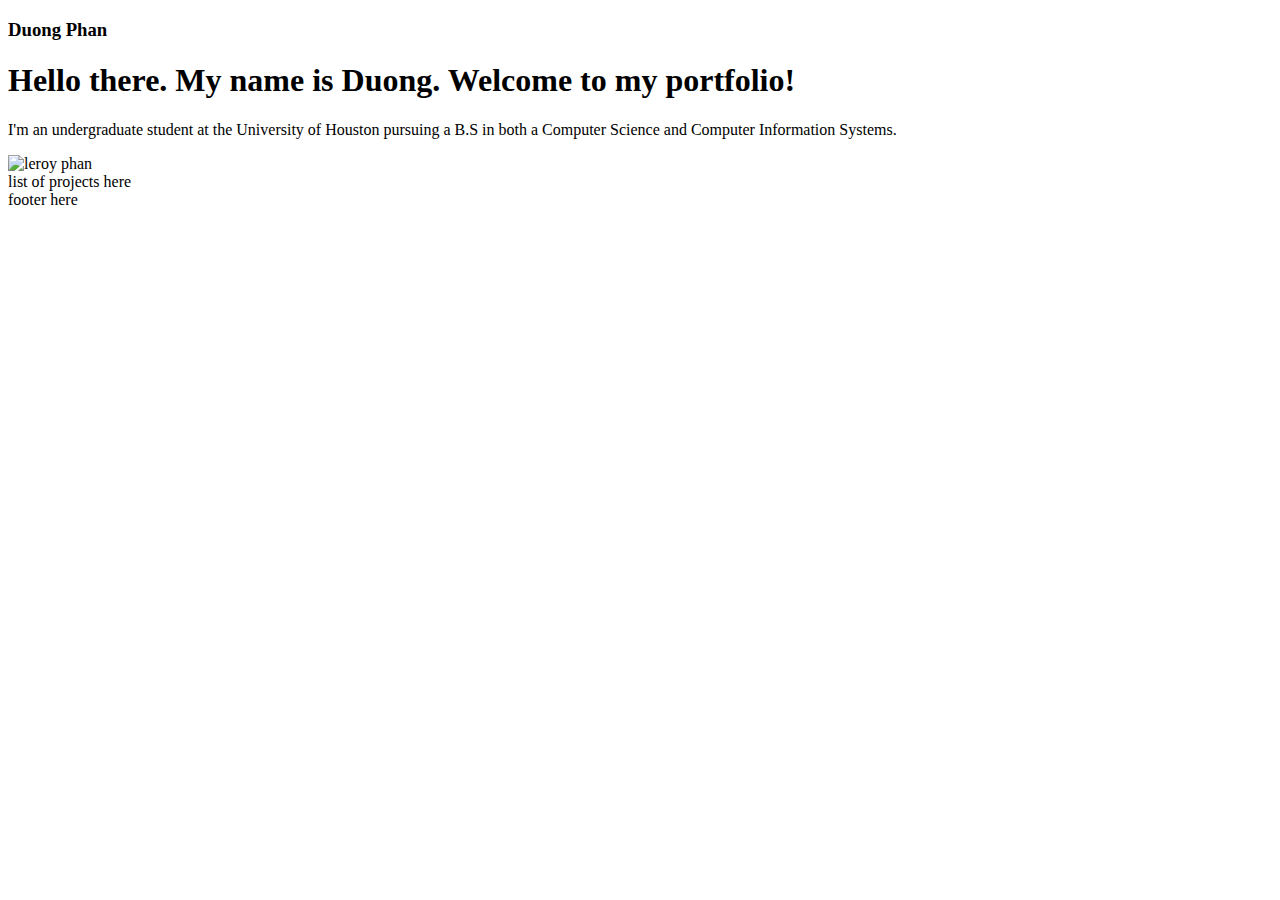
==== index.html @ 4e946e59 "Create index.html" ====
<!DOCTYPE html>
<html lang="en">
  <head>
    <meta charset="UTF-8" />
    <meta http-equiv="X-UA-Compatible" content="IE=edge" />
    <meta name="viewport" content="width=device-width, initial-scale=1.0" />
    <link rel="stylesheet" href="styles.css" />
    <link rel="preconnect" href="https://fonts.googleapis.com" />
    <link rel="preconnect" href="https://fonts.gstatic.com" crossorigin />
    <link
      href="https://fonts.googleapis.com/css2?family=Poppins:wght@200;300;400;500;600;700;800&family=Sacramento&family=Work+Sans:wght@400;500;700&display=swap"
      rel="stylesheet"
    />

    <title>Duong Phan</title>
  </head>
  <body>
    <nav>
      <h3>Duong Phan</h3>
      <!-- <div class="nav-links">
        <a href="#">About Me</a>
        <a href="#">Projects</a>
        <a href="#">Contact Me</a>
      </div> -->
    </nav>
      <header class="main--header">
        <div class="header--text">
          <h1>
            Hello there. My name is <span class="cursive">Duong.</span>
            Welcome to my portfolio!
          </h1>
          <p class="about--me">
            I'm an undergraduate student at the University of Houston pursuing a
            B.S in both a Computer Science and Computer Information Systems.
          </p>
        </div>
        <!-- This div surronds the image, so that way, we can move the image anywhere inside the div. We're doing this so we can have the part of the image we want in the circle-->
        <div class="circular--landscape">
          <img
            src="assets/leroy1_small.jpg"
            class="leroy--1"
            alt="leroy phan"
          />
        </div>
      </header>

      <div class="projects">list of projects here</div>
      <div class="footer">footer here</div>
    </div>
  </body>
</html>
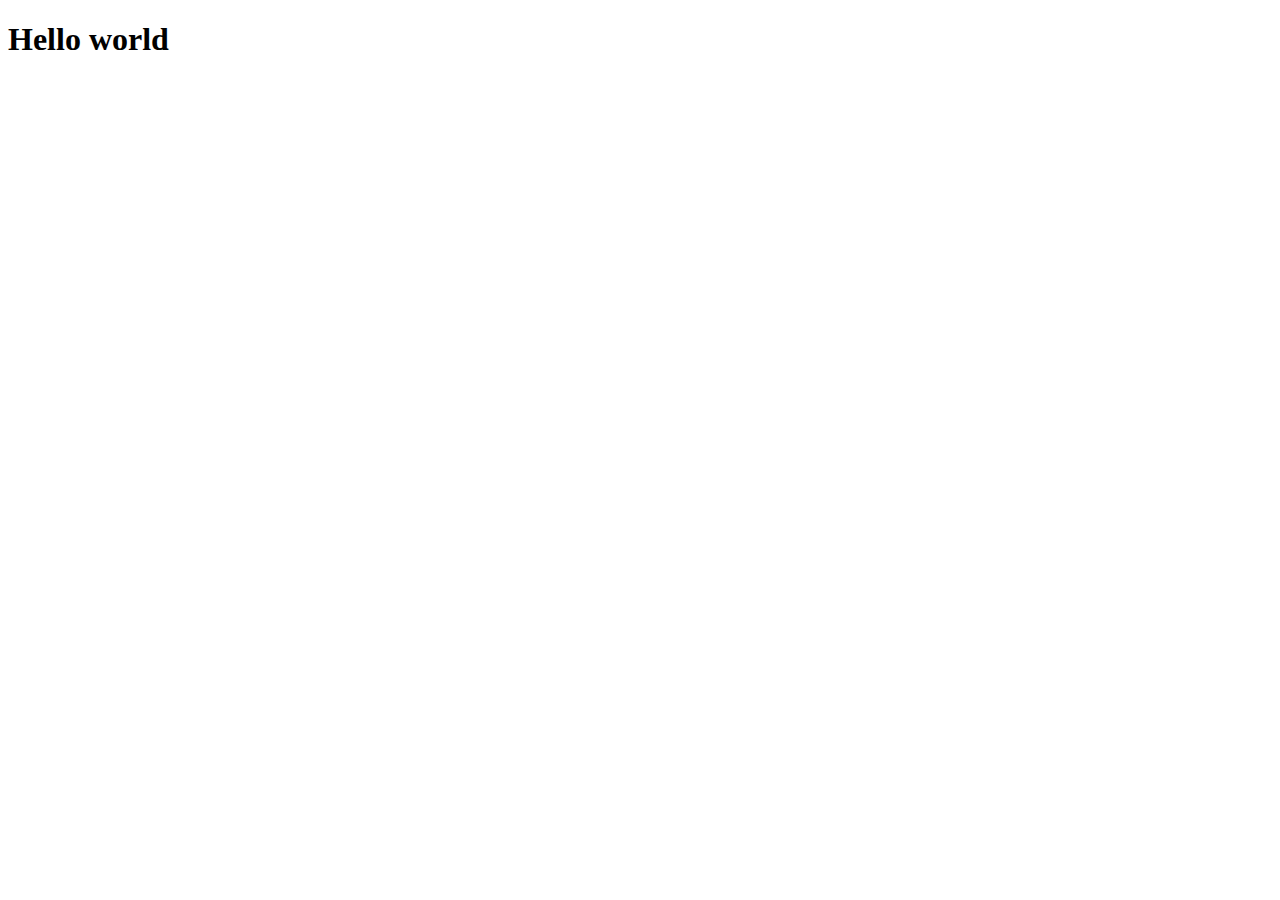
==== commit 16bf41c4: "updated index.php and added index.html" ====
--- a/index.html
+++ b/index.html
@@ -4,48 +4,9 @@
     <meta charset="UTF-8" />
     <meta http-equiv="X-UA-Compatible" content="IE=edge" />
     <meta name="viewport" content="width=device-width, initial-scale=1.0" />
-    <link rel="stylesheet" href="styles.css" />
-    <link rel="preconnect" href="https://fonts.googleapis.com" />
-    <link rel="preconnect" href="https://fonts.gstatic.com" crossorigin />
-    <link
-      href="https://fonts.googleapis.com/css2?family=Poppins:wght@200;300;400;500;600;700;800&family=Sacramento&family=Work+Sans:wght@400;500;700&display=swap"
-      rel="stylesheet"
-    />
-
-    <title>Duong Phan</title>
+    <title>Document</title>
   </head>
   <body>
-    <nav>
-      <h3>Duong Phan</h3>
-      <!-- <div class="nav-links">
-        <a href="#">About Me</a>
-        <a href="#">Projects</a>
-        <a href="#">Contact Me</a>
-      </div> -->
-    </nav>
-      <header class="main--header">
-        <div class="header--text">
-          <h1>
-            Hello there. My name is <span class="cursive">Duong.</span>
-            Welcome to my portfolio!
-          </h1>
-          <p class="about--me">
-            I'm an undergraduate student at the University of Houston pursuing a
-            B.S in both a Computer Science and Computer Information Systems.
-          </p>
-        </div>
-        <!-- This div surronds the image, so that way, we can move the image anywhere inside the div. We're doing this so we can have the part of the image we want in the circle-->
-        <div class="circular--landscape">
-          <img
-            src="assets/leroy1_small.jpg"
-            class="leroy--1"
-            alt="leroy phan"
-          />
-        </div>
-      </header>
-
-      <div class="projects">list of projects here</div>
-      <div class="footer">footer here</div>
-    </div>
+    <h1>Hello world</h1>
   </body>
 </html>
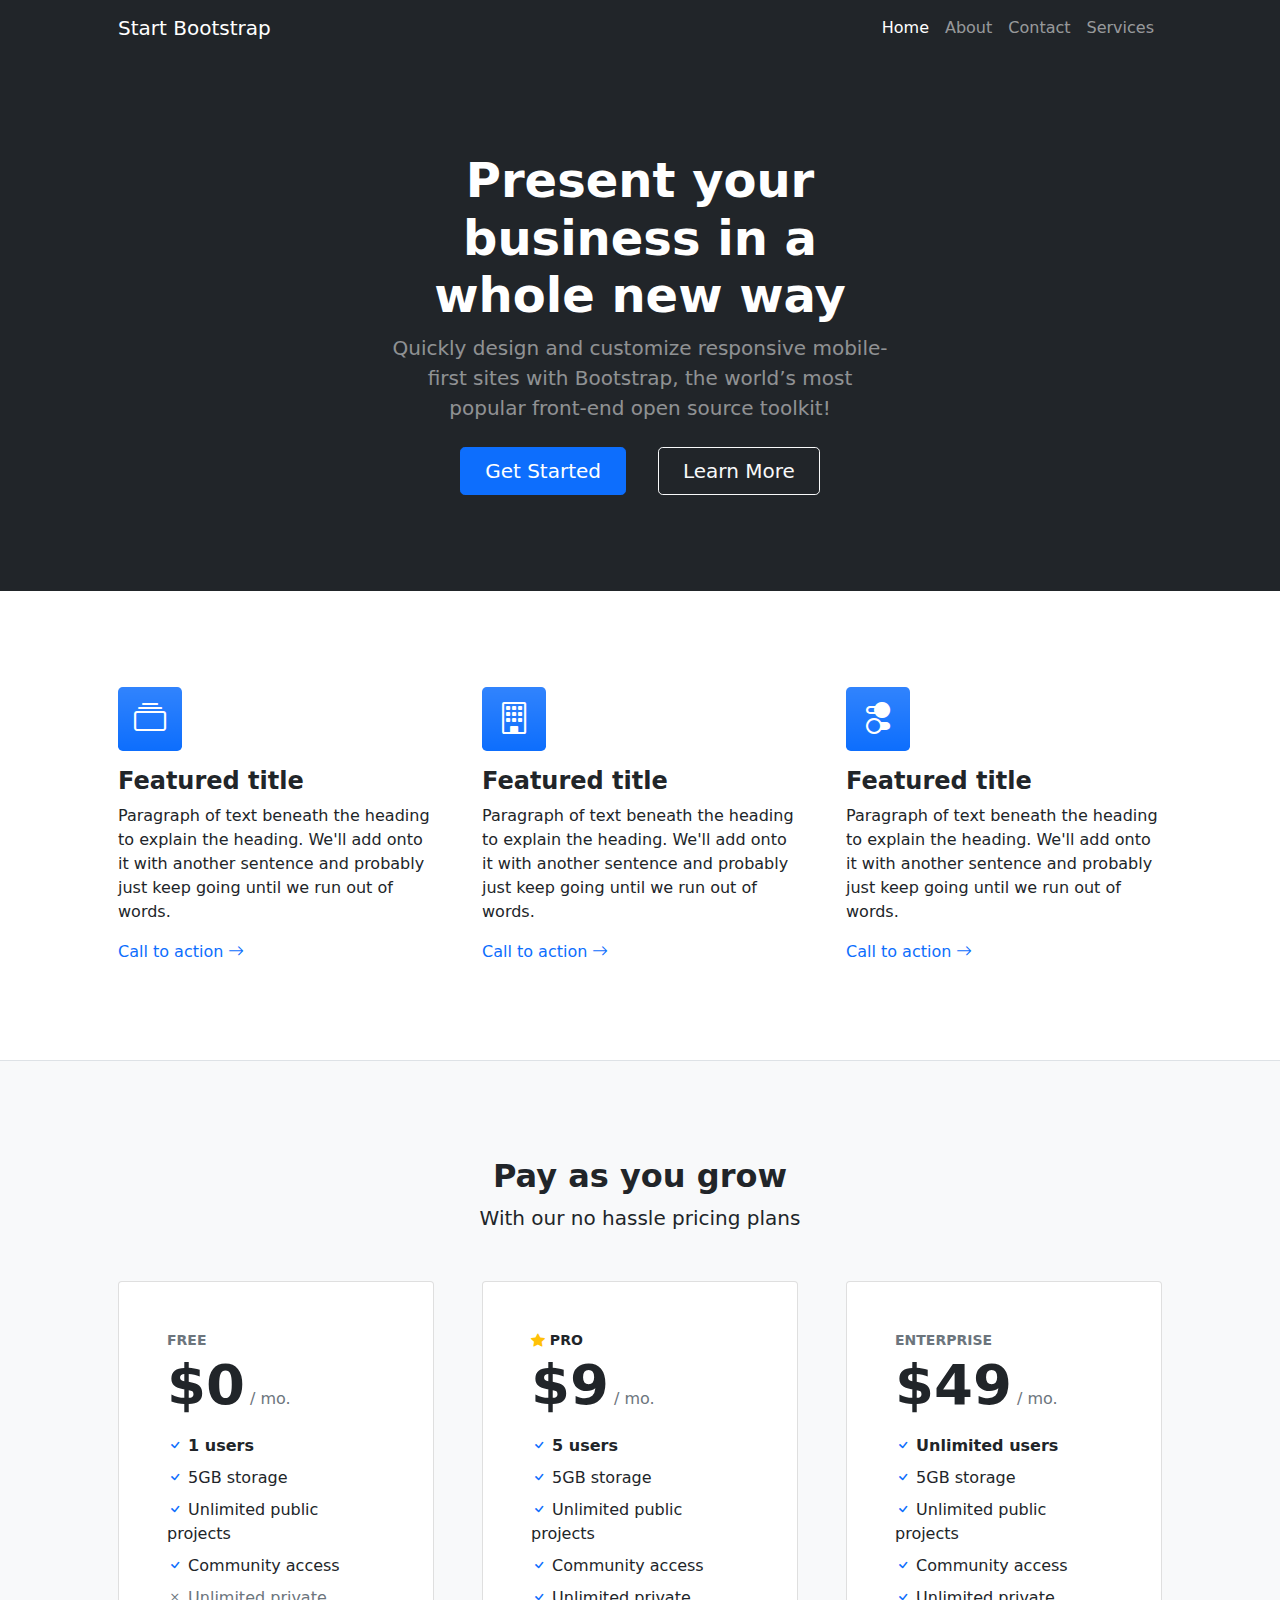
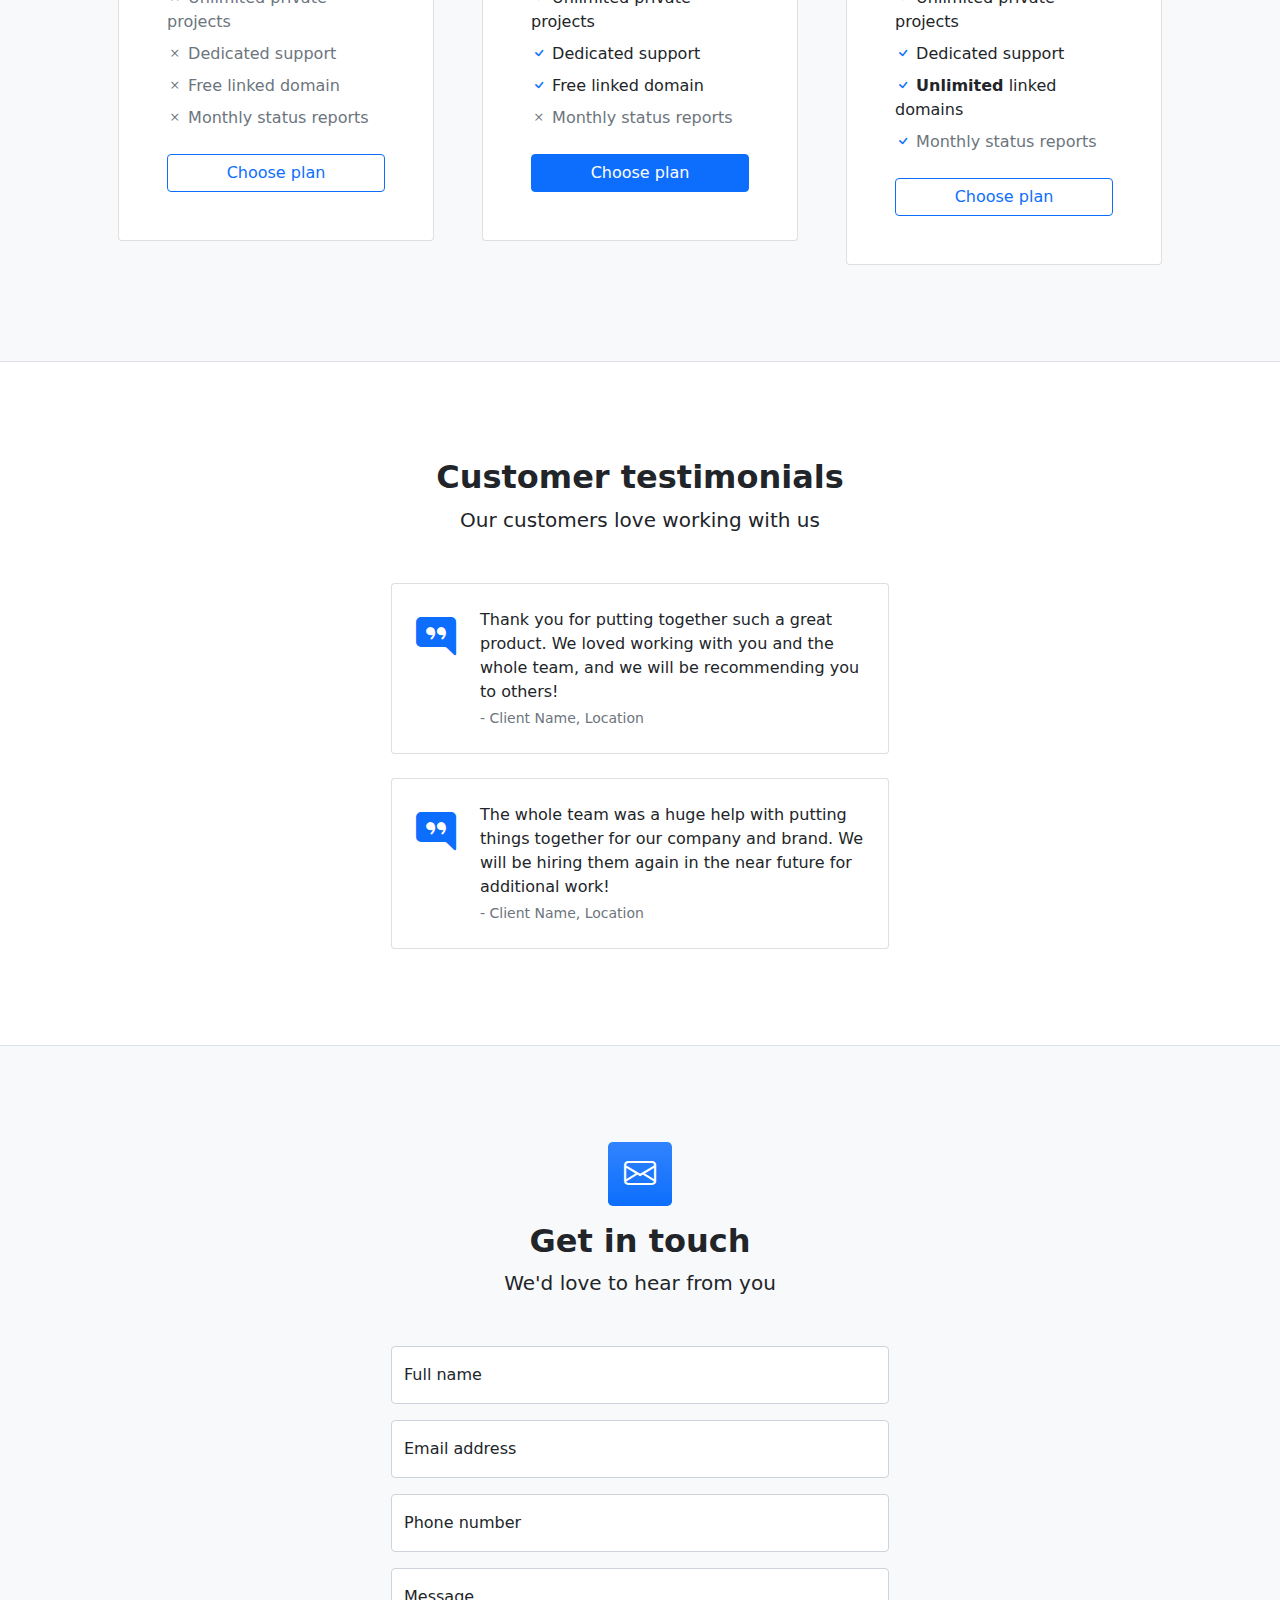
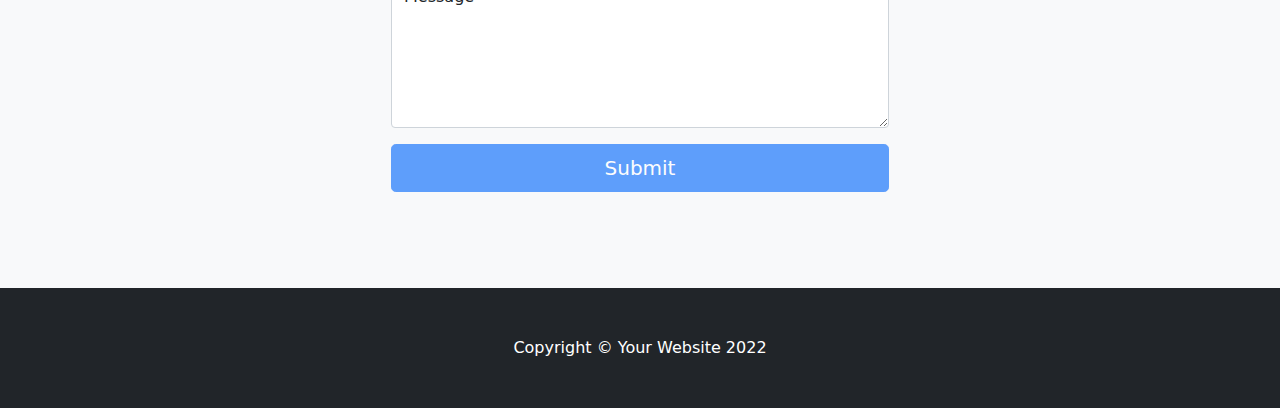
==== commit 6a8f5442: "Got html, css, and js bootstrap template for home page" ====
--- a/index.html
+++ b/index.html
@@ -1,12 +1,491 @@
 <!DOCTYPE html>
 <html lang="en">
   <head>
-    <meta charset="UTF-8" />
-    <meta http-equiv="X-UA-Compatible" content="IE=edge" />
-    <meta name="viewport" content="width=device-width, initial-scale=1.0" />
-    <title>Document</title>
+    <meta charset="utf-8" />
+    <meta
+      name="viewport"
+      content="width=device-width, initial-scale=1, shrink-to-fit=no"
+    />
+    <meta name="description" content="" />
+    <meta name="author" content="" />
+    <title>Business Frontpage - Start Bootstrap Template</title>
+    <!-- Favicon-->
+    <link rel="icon" type="image/x-icon" href="assets/favicon.ico" />
+    <!-- Bootstrap icons-->
+    <link
+      href="https://cdn.jsdelivr.net/npm/bootstrap-icons@1.4.1/font/bootstrap-icons.css"
+      rel="stylesheet"
+    />
+    <!-- Core theme CSS (includes Bootstrap)-->
+    <link href="css/styles.css" rel="stylesheet" />
   </head>
   <body>
-    <h1>Hello world</h1>
+    <!-- Responsive navbar-->
+    <nav class="navbar navbar-expand-lg navbar-dark bg-dark">
+      <div class="container px-5">
+        <a class="navbar-brand" href="#!">Start Bootstrap</a>
+        <button
+          class="navbar-toggler"
+          type="button"
+          data-bs-toggle="collapse"
+          data-bs-target="#navbarSupportedContent"
+          aria-controls="navbarSupportedContent"
+          aria-expanded="false"
+          aria-label="Toggle navigation"
+        >
+          <span class="navbar-toggler-icon"></span>
+        </button>
+        <div class="collapse navbar-collapse" id="navbarSupportedContent">
+          <ul class="navbar-nav ms-auto mb-2 mb-lg-0">
+            <li class="nav-item">
+              <a class="nav-link active" aria-current="page" href="#!">Home</a>
+            </li>
+            <li class="nav-item"><a class="nav-link" href="#!">About</a></li>
+            <li class="nav-item"><a class="nav-link" href="#!">Contact</a></li>
+            <li class="nav-item"><a class="nav-link" href="#!">Services</a></li>
+          </ul>
+        </div>
+      </div>
+    </nav>
+    <!-- Header-->
+    <header class="bg-dark py-5">
+      <div class="container px-5">
+        <div class="row gx-5 justify-content-center">
+          <div class="col-lg-6">
+            <div class="text-center my-5">
+              <h1 class="display-5 fw-bolder text-white mb-2">
+                Present your business in a whole new way
+              </h1>
+              <p class="lead text-white-50 mb-4">
+                Quickly design and customize responsive mobile-first sites with
+                Bootstrap, the world’s most popular front-end open source
+                toolkit!
+              </p>
+              <div class="d-grid gap-3 d-sm-flex justify-content-sm-center">
+                <a class="btn btn-primary btn-lg px-4 me-sm-3" href="#features"
+                  >Get Started</a
+                >
+                <a class="btn btn-outline-light btn-lg px-4" href="#!"
+                  >Learn More</a
+                >
+              </div>
+            </div>
+          </div>
+        </div>
+      </div>
+    </header>
+    <!-- Features section-->
+    <section class="py-5 border-bottom" id="features">
+      <div class="container px-5 my-5">
+        <div class="row gx-5">
+          <div class="col-lg-4 mb-5 mb-lg-0">
+            <div
+              class="feature bg-primary bg-gradient text-white rounded-3 mb-3"
+            >
+              <i class="bi bi-collection"></i>
+            </div>
+            <h2 class="h4 fw-bolder">Featured title</h2>
+            <p>
+              Paragraph of text beneath the heading to explain the heading.
+              We'll add onto it with another sentence and probably just keep
+              going until we run out of words.
+            </p>
+            <a class="text-decoration-none" href="#!">
+              Call to action
+              <i class="bi bi-arrow-right"></i>
+            </a>
+          </div>
+          <div class="col-lg-4 mb-5 mb-lg-0">
+            <div
+              class="feature bg-primary bg-gradient text-white rounded-3 mb-3"
+            >
+              <i class="bi bi-building"></i>
+            </div>
+            <h2 class="h4 fw-bolder">Featured title</h2>
+            <p>
+              Paragraph of text beneath the heading to explain the heading.
+              We'll add onto it with another sentence and probably just keep
+              going until we run out of words.
+            </p>
+            <a class="text-decoration-none" href="#!">
+              Call to action
+              <i class="bi bi-arrow-right"></i>
+            </a>
+          </div>
+          <div class="col-lg-4">
+            <div
+              class="feature bg-primary bg-gradient text-white rounded-3 mb-3"
+            >
+              <i class="bi bi-toggles2"></i>
+            </div>
+            <h2 class="h4 fw-bolder">Featured title</h2>
+            <p>
+              Paragraph of text beneath the heading to explain the heading.
+              We'll add onto it with another sentence and probably just keep
+              going until we run out of words.
+            </p>
+            <a class="text-decoration-none" href="#!">
+              Call to action
+              <i class="bi bi-arrow-right"></i>
+            </a>
+          </div>
+        </div>
+      </div>
+    </section>
+    <!-- Pricing section-->
+    <section class="bg-light py-5 border-bottom">
+      <div class="container px-5 my-5">
+        <div class="text-center mb-5">
+          <h2 class="fw-bolder">Pay as you grow</h2>
+          <p class="lead mb-0">With our no hassle pricing plans</p>
+        </div>
+        <div class="row gx-5 justify-content-center">
+          <!-- Pricing card free-->
+          <div class="col-lg-6 col-xl-4">
+            <div class="card mb-5 mb-xl-0">
+              <div class="card-body p-5">
+                <div class="small text-uppercase fw-bold text-muted">Free</div>
+                <div class="mb-3">
+                  <span class="display-4 fw-bold">$0</span>
+                  <span class="text-muted">/ mo.</span>
+                </div>
+                <ul class="list-unstyled mb-4">
+                  <li class="mb-2">
+                    <i class="bi bi-check text-primary"></i>
+                    <strong>1 users</strong>
+                  </li>
+                  <li class="mb-2">
+                    <i class="bi bi-check text-primary"></i>
+                    5GB storage
+                  </li>
+                  <li class="mb-2">
+                    <i class="bi bi-check text-primary"></i>
+                    Unlimited public projects
+                  </li>
+                  <li class="mb-2">
+                    <i class="bi bi-check text-primary"></i>
+                    Community access
+                  </li>
+                  <li class="mb-2 text-muted">
+                    <i class="bi bi-x"></i>
+                    Unlimited private projects
+                  </li>
+                  <li class="mb-2 text-muted">
+                    <i class="bi bi-x"></i>
+                    Dedicated support
+                  </li>
+                  <li class="mb-2 text-muted">
+                    <i class="bi bi-x"></i>
+                    Free linked domain
+                  </li>
+                  <li class="text-muted">
+                    <i class="bi bi-x"></i>
+                    Monthly status reports
+                  </li>
+                </ul>
+                <div class="d-grid">
+                  <a class="btn btn-outline-primary" href="#!">Choose plan</a>
+                </div>
+              </div>
+            </div>
+          </div>
+          <!-- Pricing card pro-->
+          <div class="col-lg-6 col-xl-4">
+            <div class="card mb-5 mb-xl-0">
+              <div class="card-body p-5">
+                <div class="small text-uppercase fw-bold">
+                  <i class="bi bi-star-fill text-warning"></i>
+                  Pro
+                </div>
+                <div class="mb-3">
+                  <span class="display-4 fw-bold">$9</span>
+                  <span class="text-muted">/ mo.</span>
+                </div>
+                <ul class="list-unstyled mb-4">
+                  <li class="mb-2">
+                    <i class="bi bi-check text-primary"></i>
+                    <strong>5 users</strong>
+                  </li>
+                  <li class="mb-2">
+                    <i class="bi bi-check text-primary"></i>
+                    5GB storage
+                  </li>
+                  <li class="mb-2">
+                    <i class="bi bi-check text-primary"></i>
+                    Unlimited public projects
+                  </li>
+                  <li class="mb-2">
+                    <i class="bi bi-check text-primary"></i>
+                    Community access
+                  </li>
+                  <li class="mb-2">
+                    <i class="bi bi-check text-primary"></i>
+                    Unlimited private projects
+                  </li>
+                  <li class="mb-2">
+                    <i class="bi bi-check text-primary"></i>
+                    Dedicated support
+                  </li>
+                  <li class="mb-2">
+                    <i class="bi bi-check text-primary"></i>
+                    Free linked domain
+                  </li>
+                  <li class="text-muted">
+                    <i class="bi bi-x"></i>
+                    Monthly status reports
+                  </li>
+                </ul>
+                <div class="d-grid">
+                  <a class="btn btn-primary" href="#!">Choose plan</a>
+                </div>
+              </div>
+            </div>
+          </div>
+          <!-- Pricing card enterprise-->
+          <div class="col-lg-6 col-xl-4">
+            <div class="card">
+              <div class="card-body p-5">
+                <div class="small text-uppercase fw-bold text-muted">
+                  Enterprise
+                </div>
+                <div class="mb-3">
+                  <span class="display-4 fw-bold">$49</span>
+                  <span class="text-muted">/ mo.</span>
+                </div>
+                <ul class="list-unstyled mb-4">
+                  <li class="mb-2">
+                    <i class="bi bi-check text-primary"></i>
+                    <strong>Unlimited users</strong>
+                  </li>
+                  <li class="mb-2">
+                    <i class="bi bi-check text-primary"></i>
+                    5GB storage
+                  </li>
+                  <li class="mb-2">
+                    <i class="bi bi-check text-primary"></i>
+                    Unlimited public projects
+                  </li>
+                  <li class="mb-2">
+                    <i class="bi bi-check text-primary"></i>
+                    Community access
+                  </li>
+                  <li class="mb-2">
+                    <i class="bi bi-check text-primary"></i>
+                    Unlimited private projects
+                  </li>
+                  <li class="mb-2">
+                    <i class="bi bi-check text-primary"></i>
+                    Dedicated support
+                  </li>
+                  <li class="mb-2">
+                    <i class="bi bi-check text-primary"></i>
+                    <strong>Unlimited</strong>
+                    linked domains
+                  </li>
+                  <li class="text-muted">
+                    <i class="bi bi-check text-primary"></i>
+                    Monthly status reports
+                  </li>
+                </ul>
+                <div class="d-grid">
+                  <a class="btn btn-outline-primary" href="#!">Choose plan</a>
+                </div>
+              </div>
+            </div>
+          </div>
+        </div>
+      </div>
+    </section>
+    <!-- Testimonials section-->
+    <section class="py-5 border-bottom">
+      <div class="container px-5 my-5 px-5">
+        <div class="text-center mb-5">
+          <h2 class="fw-bolder">Customer testimonials</h2>
+          <p class="lead mb-0">Our customers love working with us</p>
+        </div>
+        <div class="row gx-5 justify-content-center">
+          <div class="col-lg-6">
+            <!-- Testimonial 1-->
+            <div class="card mb-4">
+              <div class="card-body p-4">
+                <div class="d-flex">
+                  <div class="flex-shrink-0">
+                    <i
+                      class="bi bi-chat-right-quote-fill text-primary fs-1"
+                    ></i>
+                  </div>
+                  <div class="ms-4">
+                    <p class="mb-1">
+                      Thank you for putting together such a great product. We
+                      loved working with you and the whole team, and we will be
+                      recommending you to others!
+                    </p>
+                    <div class="small text-muted">- Client Name, Location</div>
+                  </div>
+                </div>
+              </div>
+            </div>
+            <!-- Testimonial 2-->
+            <div class="card">
+              <div class="card-body p-4">
+                <div class="d-flex">
+                  <div class="flex-shrink-0">
+                    <i
+                      class="bi bi-chat-right-quote-fill text-primary fs-1"
+                    ></i>
+                  </div>
+                  <div class="ms-4">
+                    <p class="mb-1">
+                      The whole team was a huge help with putting things
+                      together for our company and brand. We will be hiring them
+                      again in the near future for additional work!
+                    </p>
+                    <div class="small text-muted">- Client Name, Location</div>
+                  </div>
+                </div>
+              </div>
+            </div>
+          </div>
+        </div>
+      </div>
+    </section>
+    <!-- Contact section-->
+    <section class="bg-light py-5">
+      <div class="container px-5 my-5 px-5">
+        <div class="text-center mb-5">
+          <div class="feature bg-primary bg-gradient text-white rounded-3 mb-3">
+            <i class="bi bi-envelope"></i>
+          </div>
+          <h2 class="fw-bolder">Get in touch</h2>
+          <p class="lead mb-0">We'd love to hear from you</p>
+        </div>
+        <div class="row gx-5 justify-content-center">
+          <div class="col-lg-6">
+            <!-- * * * * * * * * * * * * * * *-->
+            <!-- * * SB Forms Contact Form * *-->
+            <!-- * * * * * * * * * * * * * * *-->
+            <!-- This form is pre-integrated with SB Forms.-->
+            <!-- To make this form functional, sign up at-->
+            <!-- https://startbootstrap.com/solution/contact-forms-->
+            <!-- to get an API token!-->
+            <form id="contactForm" data-sb-form-api-token="API_TOKEN">
+              <!-- Name input-->
+              <div class="form-floating mb-3">
+                <input
+                  class="form-control"
+                  id="name"
+                  type="text"
+                  placeholder="Enter your name..."
+                  data-sb-validations="required"
+                />
+                <label for="name">Full name</label>
+                <div class="invalid-feedback" data-sb-feedback="name:required">
+                  A name is required.
+                </div>
+              </div>
+              <!-- Email address input-->
+              <div class="form-floating mb-3">
+                <input
+                  class="form-control"
+                  id="email"
+                  type="email"
+                  placeholder="name@example.com"
+                  data-sb-validations="required,email"
+                />
+                <label for="email">Email address</label>
+                <div class="invalid-feedback" data-sb-feedback="email:required">
+                  An email is required.
+                </div>
+                <div class="invalid-feedback" data-sb-feedback="email:email">
+                  Email is not valid.
+                </div>
+              </div>
+              <!-- Phone number input-->
+              <div class="form-floating mb-3">
+                <input
+                  class="form-control"
+                  id="phone"
+                  type="tel"
+                  placeholder="(123) 456-7890"
+                  data-sb-validations="required"
+                />
+                <label for="phone">Phone number</label>
+                <div class="invalid-feedback" data-sb-feedback="phone:required">
+                  A phone number is required.
+                </div>
+              </div>
+              <!-- Message input-->
+              <div class="form-floating mb-3">
+                <textarea
+                  class="form-control"
+                  id="message"
+                  type="text"
+                  placeholder="Enter your message here..."
+                  style="height: 10rem"
+                  data-sb-validations="required"
+                ></textarea>
+                <label for="message">Message</label>
+                <div
+                  class="invalid-feedback"
+                  data-sb-feedback="message:required"
+                >
+                  A message is required.
+                </div>
+              </div>
+              <!-- Submit success message-->
+              <!---->
+              <!-- This is what your users will see when the form-->
+              <!-- has successfully submitted-->
+              <div class="d-none" id="submitSuccessMessage">
+                <div class="text-center mb-3">
+                  <div class="fw-bolder">Form submission successful!</div>
+                  To activate this form, sign up at
+                  <br />
+                  <a href="https://startbootstrap.com/solution/contact-forms"
+                    >https://startbootstrap.com/solution/contact-forms</a
+                  >
+                </div>
+              </div>
+              <!-- Submit error message-->
+              <!---->
+              <!-- This is what your users will see when there is-->
+              <!-- an error submitting the form-->
+              <div class="d-none" id="submitErrorMessage">
+                <div class="text-center text-danger mb-3">
+                  Error sending message!
+                </div>
+              </div>
+              <!-- Submit Button-->
+              <div class="d-grid">
+                <button
+                  class="btn btn-primary btn-lg disabled"
+                  id="submitButton"
+                  type="submit"
+                >
+                  Submit
+                </button>
+              </div>
+            </form>
+          </div>
+        </div>
+      </div>
+    </section>
+    <!-- Footer-->
+    <footer class="py-5 bg-dark">
+      <div class="container px-5">
+        <p class="m-0 text-center text-white">
+          Copyright &copy; Your Website 2022
+        </p>
+      </div>
+    </footer>
+    <!-- Bootstrap core JS-->
+    <script src="https://cdn.jsdelivr.net/npm/bootstrap@5.1.3/dist/js/bootstrap.bundle.min.js"></script>
+    <!-- Core theme JS-->
+    <script src="js/scripts.js"></script>
+    <!-- * * * * * * * * * * * * * * * * * * * * * * * * * * * * * * * * * * * * * * * *-->
+    <!-- * *                               SB Forms JS                               * *-->
+    <!-- * * Activate your form at https://startbootstrap.com/solution/contact-forms * *-->
+    <!-- * * * * * * * * * * * * * * * * * * * * * * * * * * * * * * * * * * * * * * * *-->
+    <script src="https://cdn.startbootstrap.com/sb-forms-latest.js"></script>
   </body>
 </html>
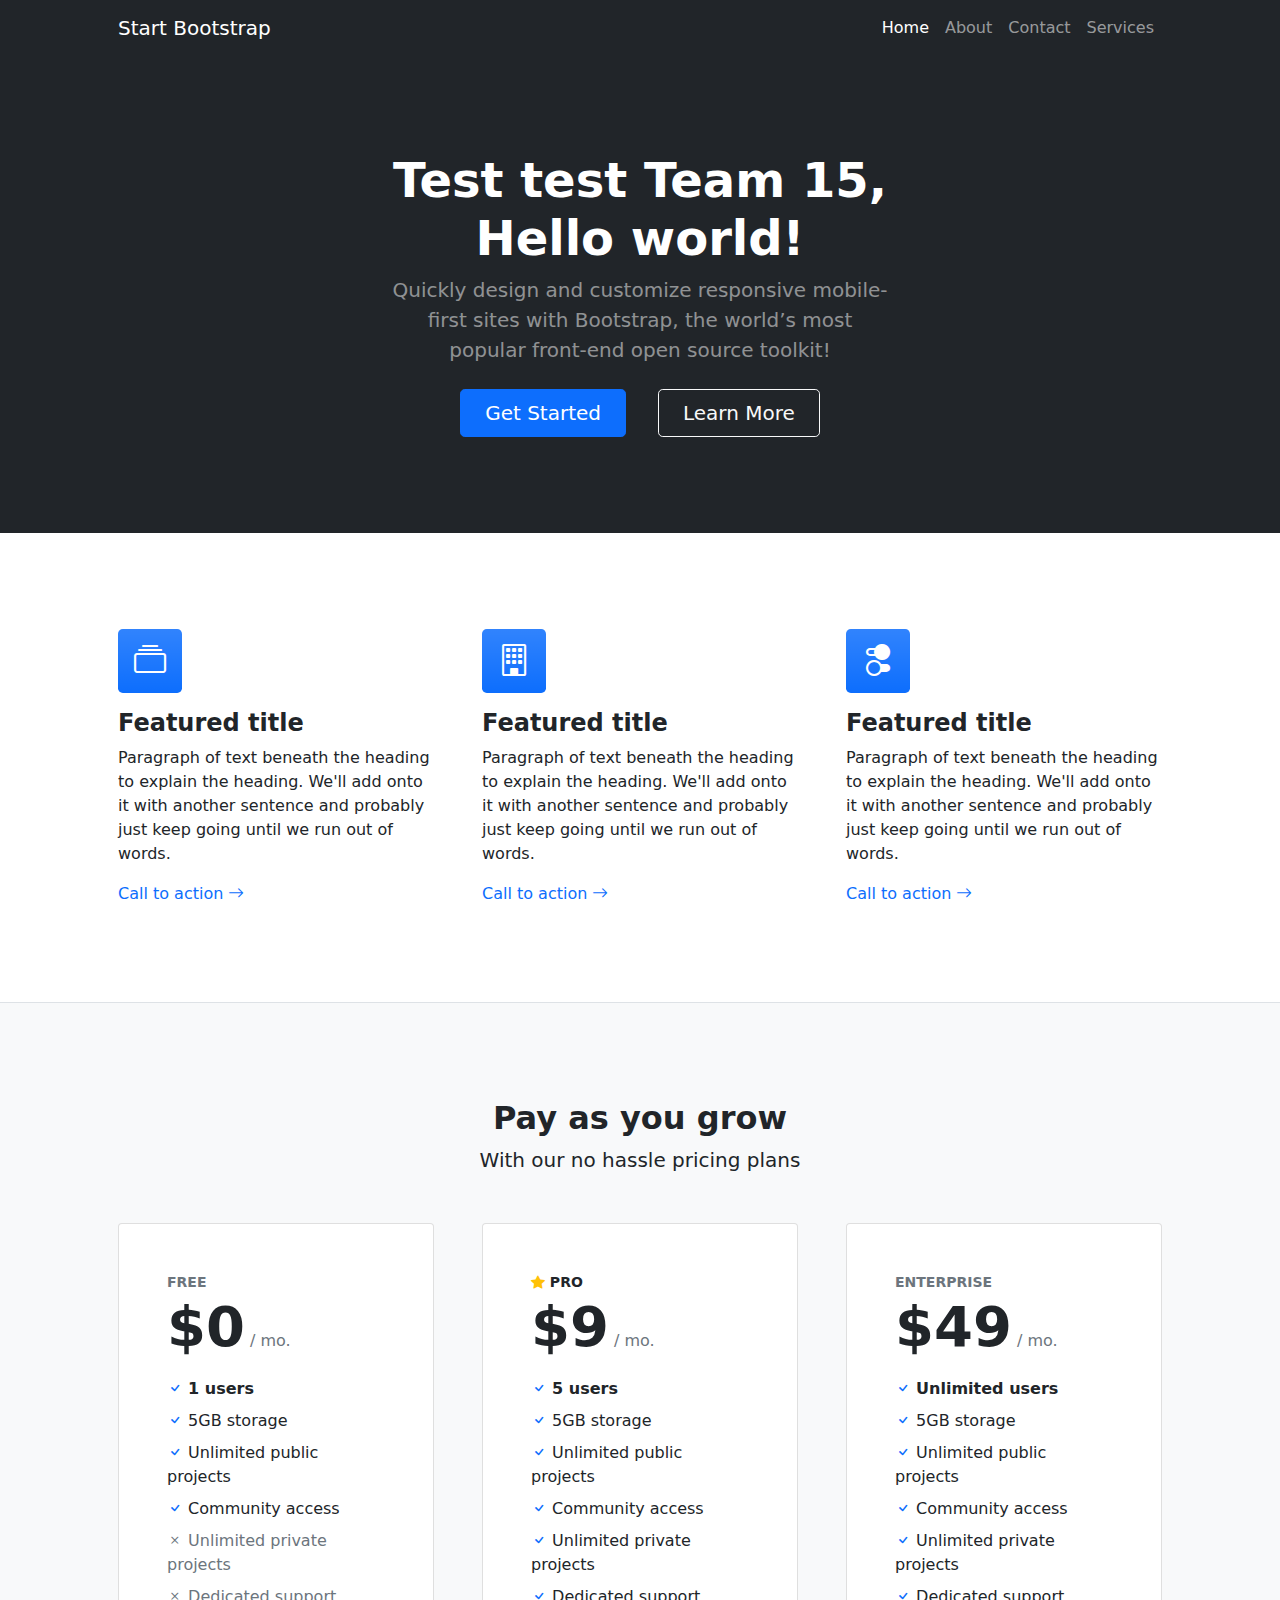
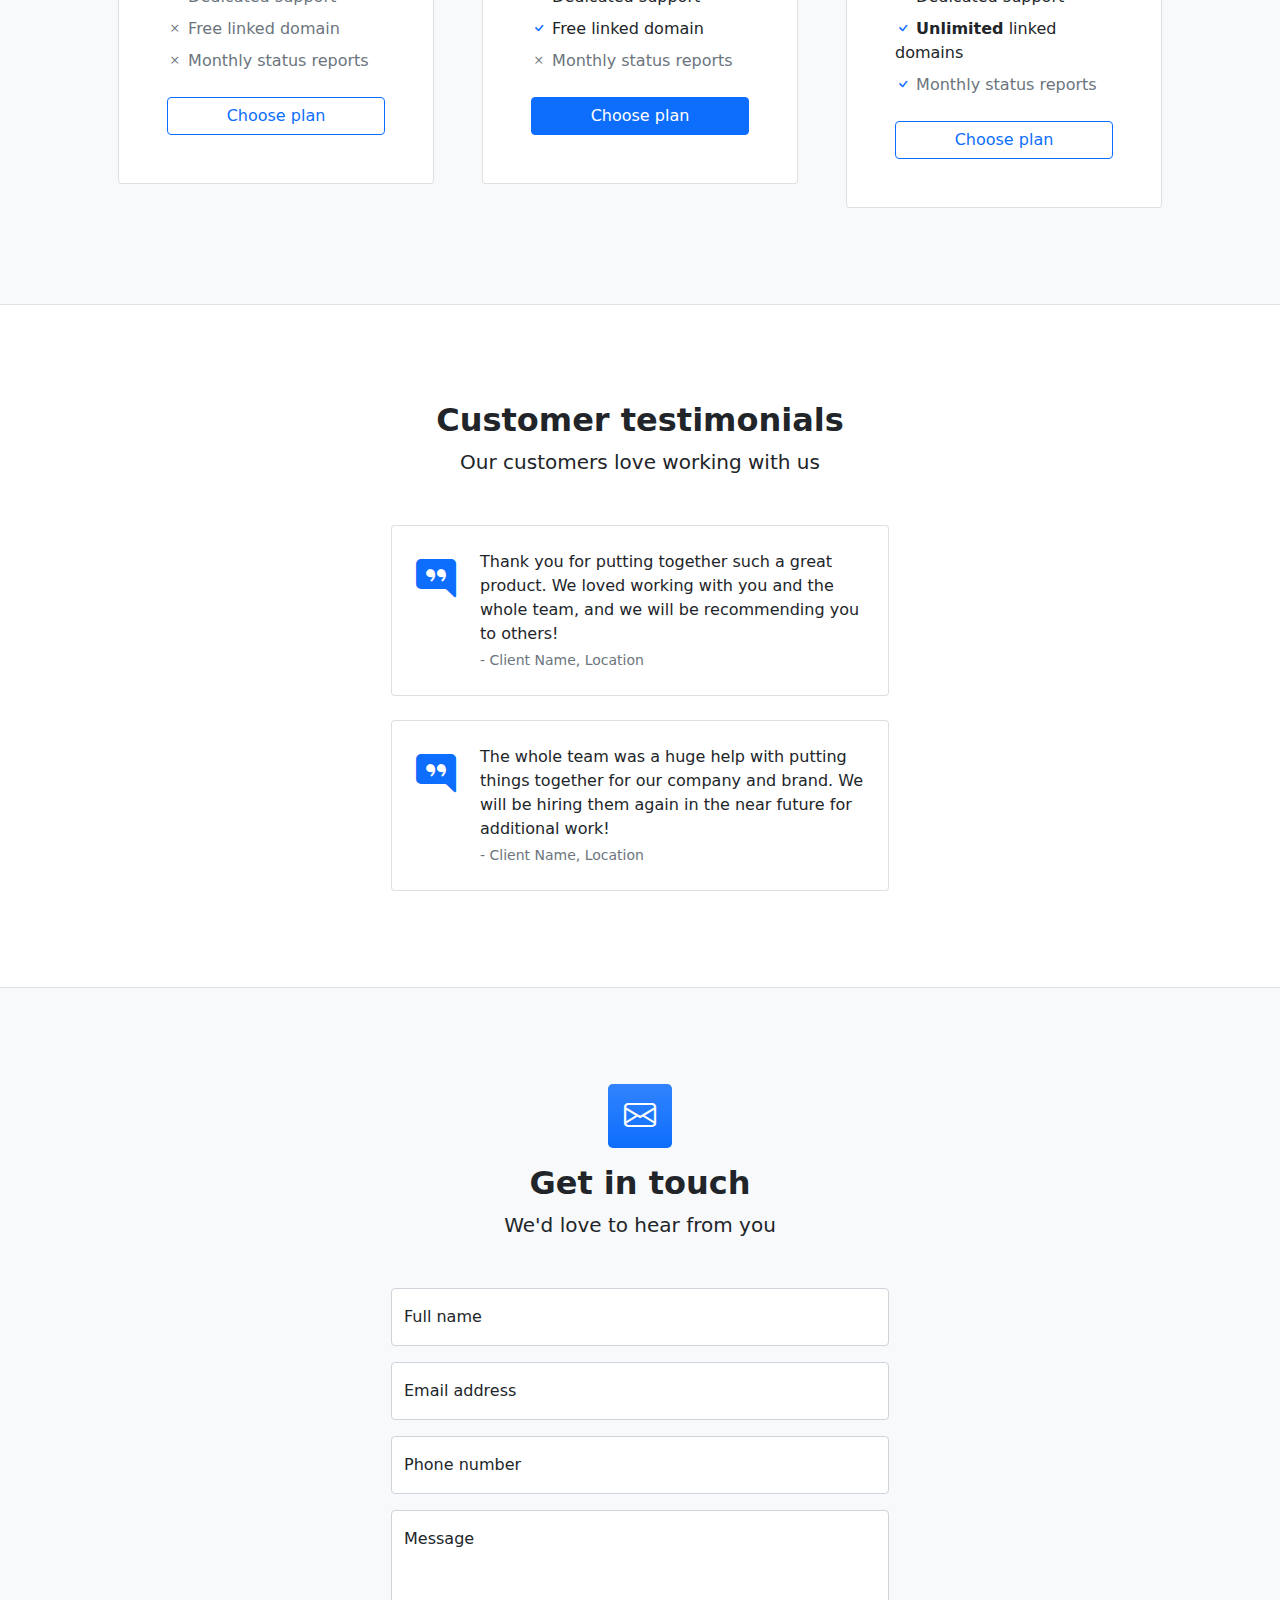
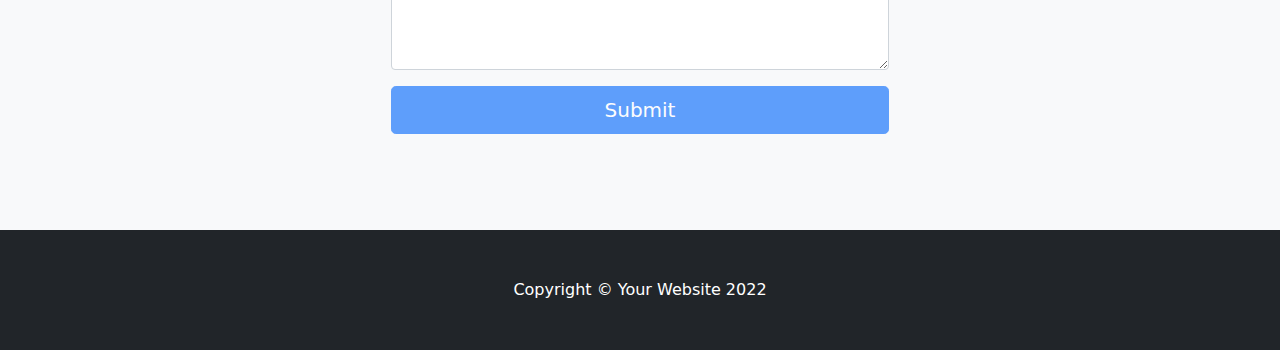
==== commit f379b128: "Update index.html" ====
--- a/index.html
+++ b/index.html
@@ -54,7 +54,7 @@
           <div class="col-lg-6">
             <div class="text-center my-5">
               <h1 class="display-5 fw-bolder text-white mb-2">
-                Present your business in a whole new way
+                Test test Team 15, Hello world!
               </h1>
               <p class="lead text-white-50 mb-4">
                 Quickly design and customize responsive mobile-first sites with
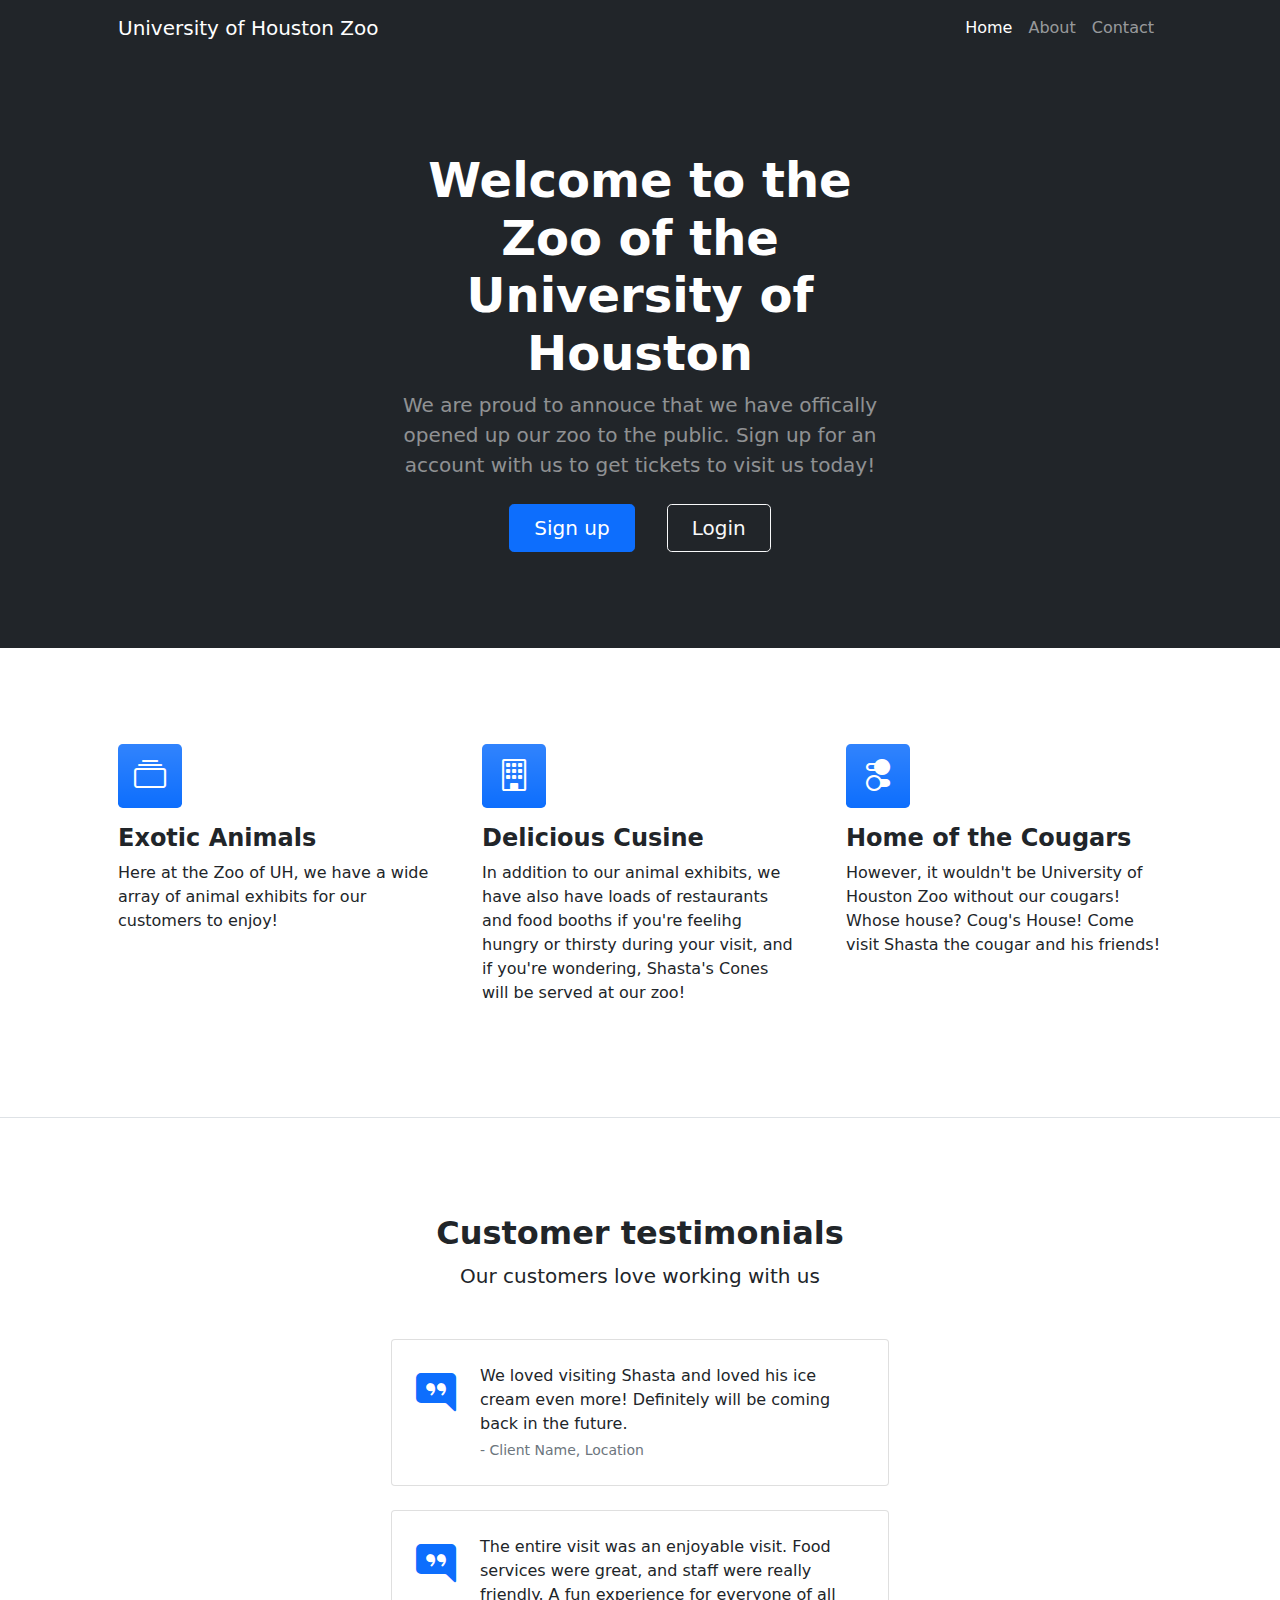
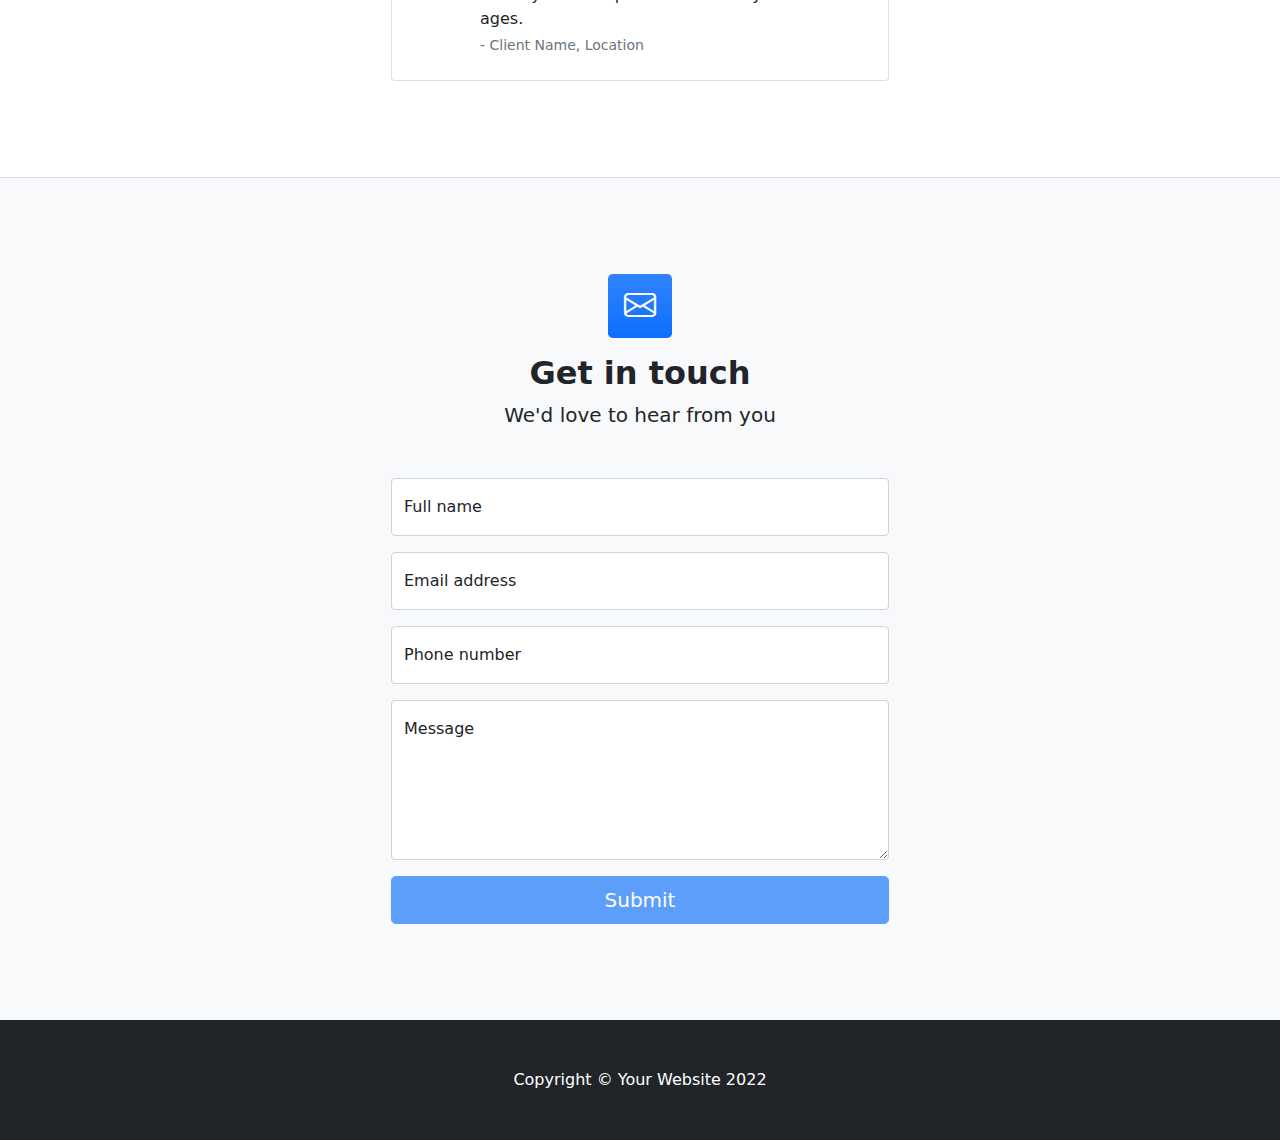
==== commit 0169bb73: "edited index.html bootstrap template so the information would match zoo information" ====
--- a/index.html
+++ b/index.html
@@ -23,7 +23,7 @@
     <!-- Responsive navbar-->
     <nav class="navbar navbar-expand-lg navbar-dark bg-dark">
       <div class="container px-5">
-        <a class="navbar-brand" href="#!">Start Bootstrap</a>
+        <a class="navbar-brand" href="#!">University of Houston Zoo</a>
         <button
           class="navbar-toggler"
           type="button"
@@ -41,8 +41,9 @@
               <a class="nav-link active" aria-current="page" href="#!">Home</a>
             </li>
             <li class="nav-item"><a class="nav-link" href="#!">About</a></li>
-            <li class="nav-item"><a class="nav-link" href="#!">Contact</a></li>
-            <li class="nav-item"><a class="nav-link" href="#!">Services</a></li>
+            <li class="nav-item">
+              <a class="nav-link" href="#contact-us">Contact</a>
+            </li>
           </ul>
         </div>
       </div>
@@ -54,20 +55,19 @@
           <div class="col-lg-6">
             <div class="text-center my-5">
               <h1 class="display-5 fw-bolder text-white mb-2">
-                Test test Team 15, Hello world!
+                Welcome to the Zoo of the University of Houston
               </h1>
               <p class="lead text-white-50 mb-4">
-                Quickly design and customize responsive mobile-first sites with
-                Bootstrap, the world’s most popular front-end open source
-                toolkit!
+                We are proud to annouce that we have offically opened up our zoo
+                to the public. Sign up for an account with us to get tickets to
+                visit us today!
               </p>
+
               <div class="d-grid gap-3 d-sm-flex justify-content-sm-center">
-                <a class="btn btn-primary btn-lg px-4 me-sm-3" href="#features"
-                  >Get Started</a
-                >
-                <a class="btn btn-outline-light btn-lg px-4" href="#!"
-                  >Learn More</a
-                >
+                <a class="btn btn-primary btn-lg px-4 me-sm-3" href=""
+                  >Sign up
+                </a>
+                <a class="btn btn-outline-light btn-lg px-4" href="#!">Login</a>
               </div>
             </div>
           </div>
@@ -84,16 +84,15 @@
             >
               <i class="bi bi-collection"></i>
             </div>
-            <h2 class="h4 fw-bolder">Featured title</h2>
+            <h2 class="h4 fw-bolder">Exotic Animals</h2>
             <p>
-              Paragraph of text beneath the heading to explain the heading.
-              We'll add onto it with another sentence and probably just keep
-              going until we run out of words.
+              Here at the Zoo of UH, we have a wide array of animal exhibits for
+              our customers to enjoy!
             </p>
-            <a class="text-decoration-none" href="#!">
+            <!-- <a class="text-decoration-none" href="#!">
               Call to action
               <i class="bi bi-arrow-right"></i>
-            </a>
+            </a> -->
           </div>
           <div class="col-lg-4 mb-5 mb-lg-0">
             <div
@@ -101,16 +100,17 @@
             >
               <i class="bi bi-building"></i>
             </div>
-            <h2 class="h4 fw-bolder">Featured title</h2>
+            <h2 class="h4 fw-bolder">Delicious Cusine</h2>
             <p>
-              Paragraph of text beneath the heading to explain the heading.
-              We'll add onto it with another sentence and probably just keep
-              going until we run out of words.
+              In addition to our animal exhibits, we have also have loads of
+              restaurants and food booths if you're feelihg hungry or thirsty
+              during your visit, and if you're wondering, Shasta's Cones will be
+              served at our zoo!
             </p>
-            <a class="text-decoration-none" href="#!">
+            <!-- <a class="text-decoration-none" href="#!">
               Call to action
               <i class="bi bi-arrow-right"></i>
-            </a>
+            </a> -->
           </div>
           <div class="col-lg-4">
             <div
@@ -118,29 +118,29 @@
             >
               <i class="bi bi-toggles2"></i>
             </div>
-            <h2 class="h4 fw-bolder">Featured title</h2>
+            <h2 class="h4 fw-bolder">Home of the Cougars</h2>
             <p>
-              Paragraph of text beneath the heading to explain the heading.
-              We'll add onto it with another sentence and probably just keep
-              going until we run out of words.
+              However, it wouldn't be University of Houston Zoo without our
+              cougars! Whose house? Coug's House! Come visit Shasta the cougar
+              and his friends!
             </p>
-            <a class="text-decoration-none" href="#!">
+            <!-- <a class="text-decoration-none" href="#!">
               Call to action
               <i class="bi bi-arrow-right"></i>
-            </a>
+            </a> -->
           </div>
         </div>
       </div>
     </section>
     <!-- Pricing section-->
-    <section class="bg-light py-5 border-bottom">
+    <!-- <section class="bg-light py-5 border-bottom">
       <div class="container px-5 my-5">
         <div class="text-center mb-5">
           <h2 class="fw-bolder">Pay as you grow</h2>
           <p class="lead mb-0">With our no hassle pricing plans</p>
         </div>
         <div class="row gx-5 justify-content-center">
-          <!-- Pricing card free-->
+          Pricing card free
           <div class="col-lg-6 col-xl-4">
             <div class="card mb-5 mb-xl-0">
               <div class="card-body p-5">
@@ -189,7 +189,7 @@
               </div>
             </div>
           </div>
-          <!-- Pricing card pro-->
+          Pricing card pro
           <div class="col-lg-6 col-xl-4">
             <div class="card mb-5 mb-xl-0">
               <div class="card-body p-5">
@@ -241,7 +241,7 @@
               </div>
             </div>
           </div>
-          <!-- Pricing card enterprise-->
+          Pricing card enterprise
           <div class="col-lg-6 col-xl-4">
             <div class="card">
               <div class="card-body p-5">
@@ -295,7 +295,7 @@
           </div>
         </div>
       </div>
-    </section>
+    </section> -->
     <!-- Testimonials section-->
     <section class="py-5 border-bottom">
       <div class="container px-5 my-5 px-5">
@@ -316,9 +316,8 @@
                   </div>
                   <div class="ms-4">
                     <p class="mb-1">
-                      Thank you for putting together such a great product. We
-                      loved working with you and the whole team, and we will be
-                      recommending you to others!
+                      We loved visiting Shasta and loved his ice cream even
+                      more! Definitely will be coming back in the future.
                     </p>
                     <div class="small text-muted">- Client Name, Location</div>
                   </div>
@@ -336,9 +335,9 @@
                   </div>
                   <div class="ms-4">
                     <p class="mb-1">
-                      The whole team was a huge help with putting things
-                      together for our company and brand. We will be hiring them
-                      again in the near future for additional work!
+                      The entire visit was an enjoyable visit. Food services
+                      were great, and staff were really friendly. A fun
+                      experience for everyone of all ages.
                     </p>
                     <div class="small text-muted">- Client Name, Location</div>
                   </div>
@@ -350,7 +349,7 @@
       </div>
     </section>
     <!-- Contact section-->
-    <section class="bg-light py-5">
+    <section class="bg-light py-5" id="contact-us">
       <div class="container px-5 my-5 px-5">
         <div class="text-center mb-5">
           <div class="feature bg-primary bg-gradient text-white rounded-3 mb-3">
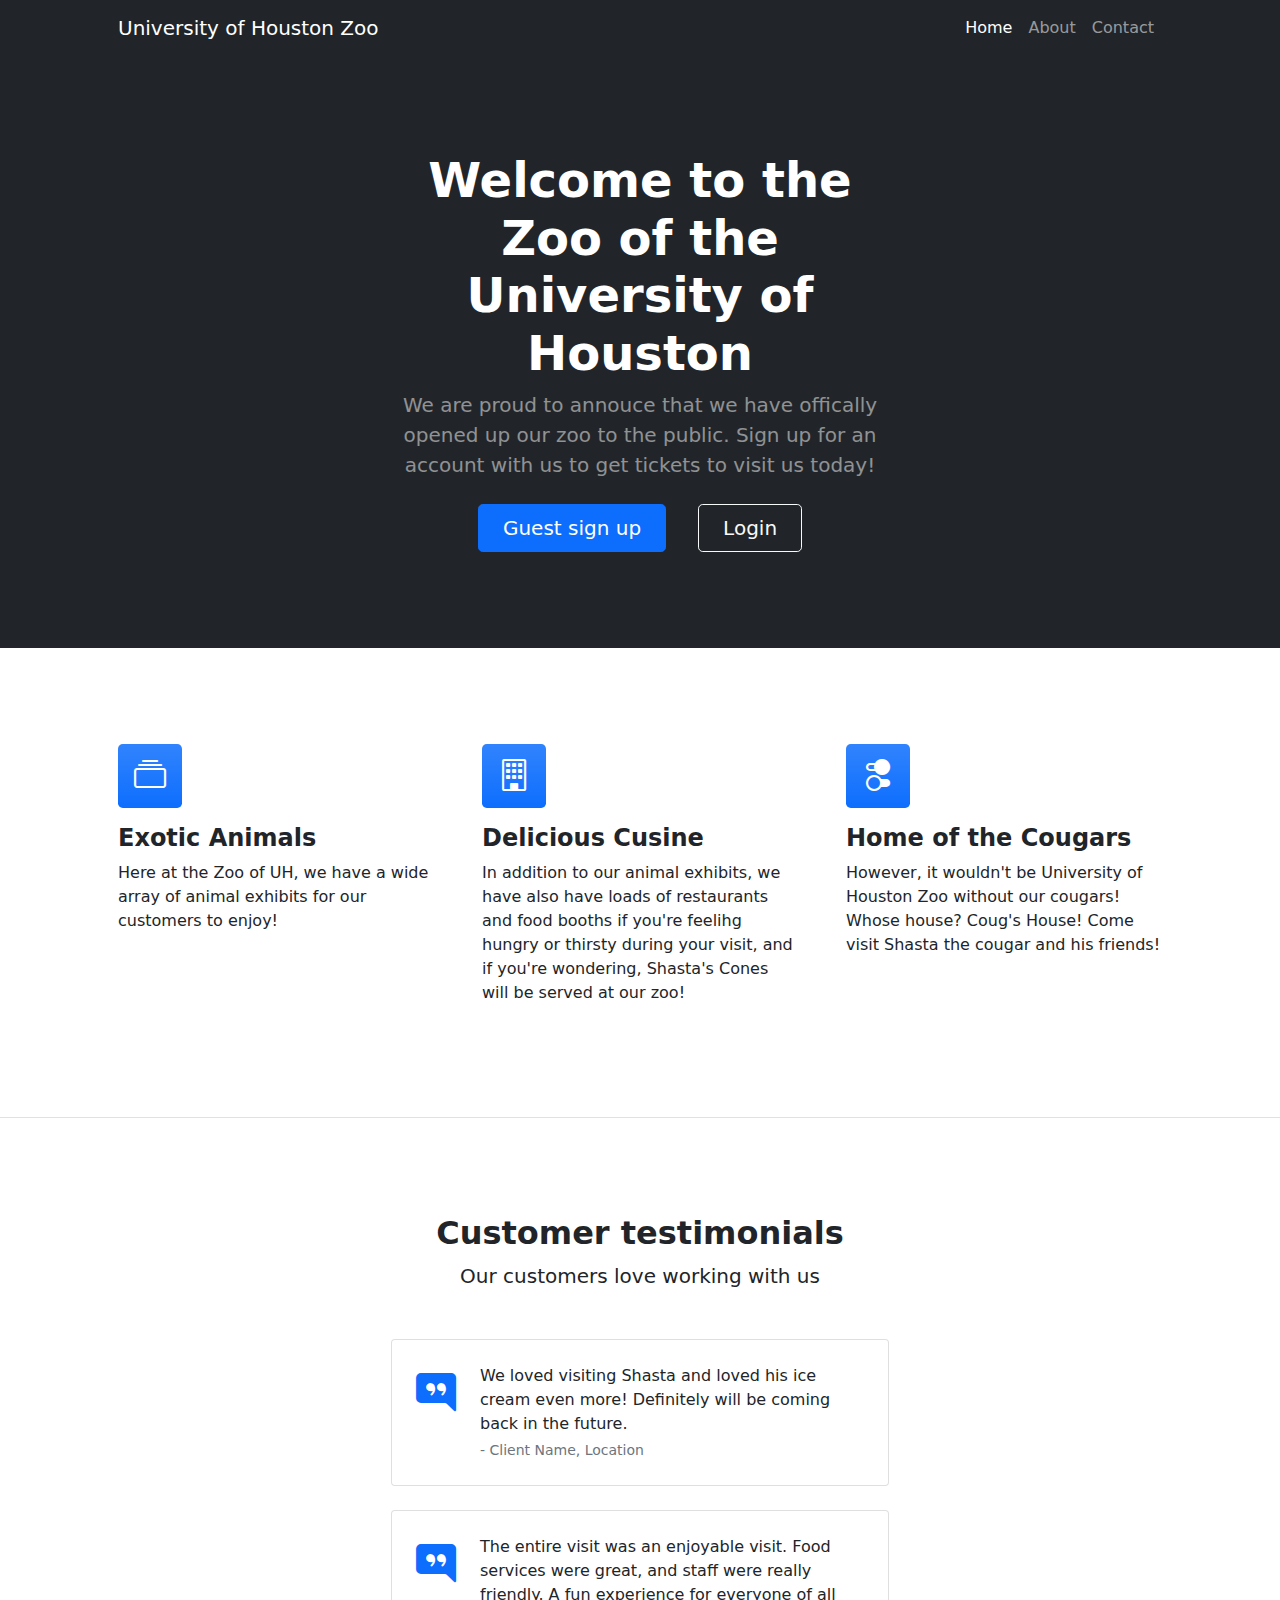
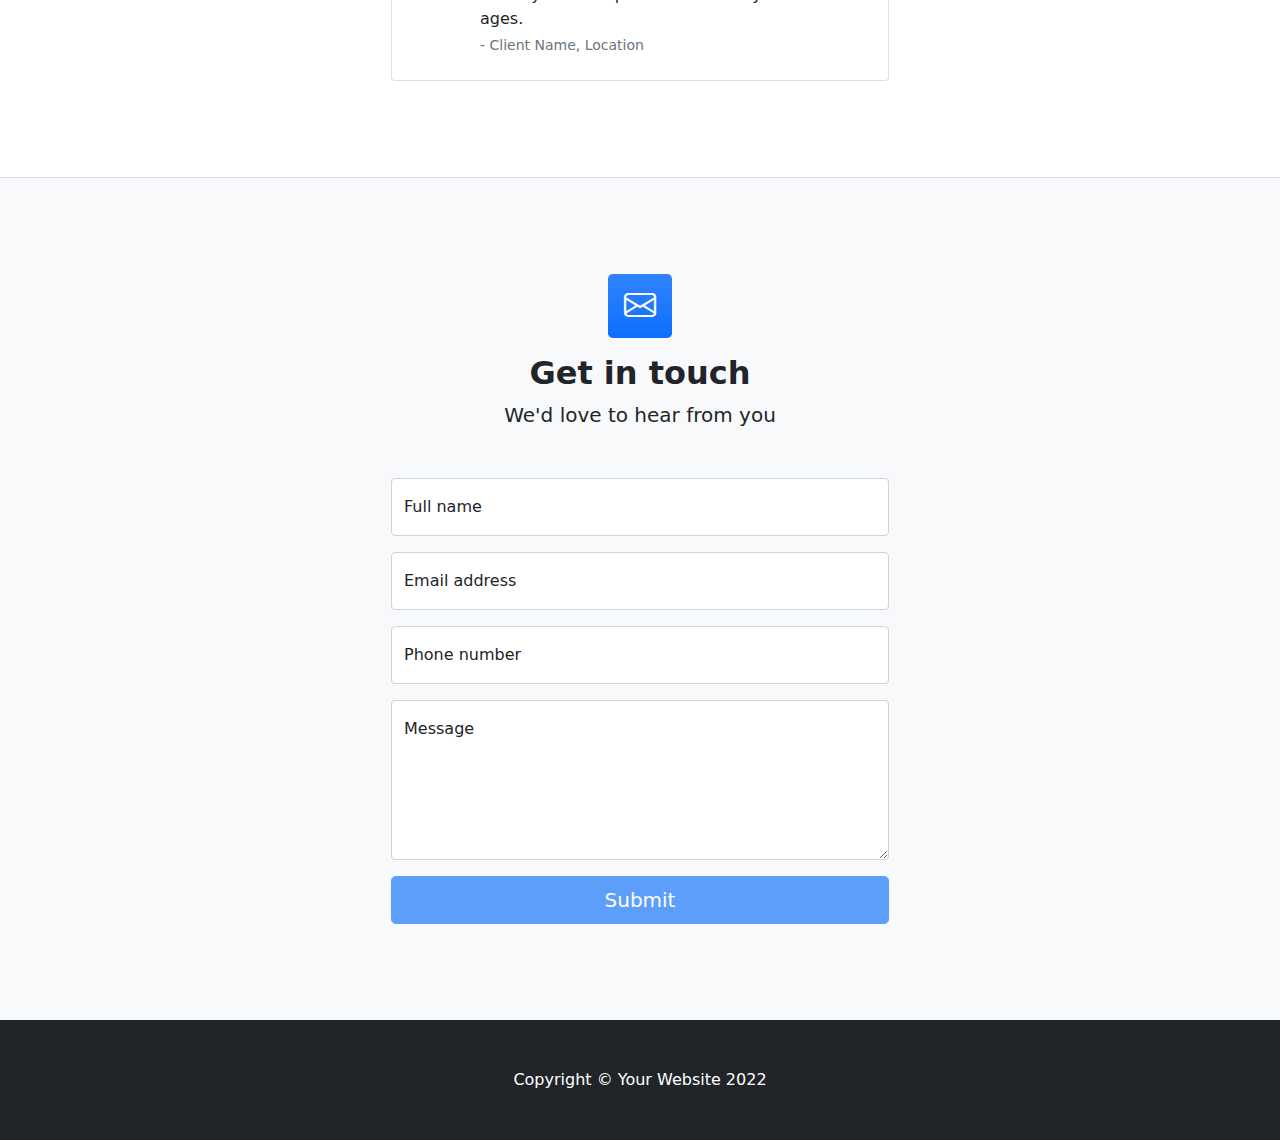
==== commit 8d8ea441: "Add files via upload" ====
--- a/index.html
+++ b/index.html
@@ -1,490 +1,488 @@
-<!DOCTYPE html>
-<html lang="en">
-  <head>
-    <meta charset="utf-8" />
-    <meta
-      name="viewport"
-      content="width=device-width, initial-scale=1, shrink-to-fit=no"
-    />
-    <meta name="description" content="" />
-    <meta name="author" content="" />
-    <title>Business Frontpage - Start Bootstrap Template</title>
-    <!-- Favicon-->
-    <link rel="icon" type="image/x-icon" href="assets/favicon.ico" />
-    <!-- Bootstrap icons-->
-    <link
-      href="https://cdn.jsdelivr.net/npm/bootstrap-icons@1.4.1/font/bootstrap-icons.css"
-      rel="stylesheet"
-    />
-    <!-- Core theme CSS (includes Bootstrap)-->
-    <link href="css/styles.css" rel="stylesheet" />
-  </head>
-  <body>
-    <!-- Responsive navbar-->
-    <nav class="navbar navbar-expand-lg navbar-dark bg-dark">
-      <div class="container px-5">
-        <a class="navbar-brand" href="#!">University of Houston Zoo</a>
-        <button
-          class="navbar-toggler"
-          type="button"
-          data-bs-toggle="collapse"
-          data-bs-target="#navbarSupportedContent"
-          aria-controls="navbarSupportedContent"
-          aria-expanded="false"
-          aria-label="Toggle navigation"
-        >
-          <span class="navbar-toggler-icon"></span>
-        </button>
-        <div class="collapse navbar-collapse" id="navbarSupportedContent">
-          <ul class="navbar-nav ms-auto mb-2 mb-lg-0">
-            <li class="nav-item">
-              <a class="nav-link active" aria-current="page" href="#!">Home</a>
-            </li>
-            <li class="nav-item"><a class="nav-link" href="#!">About</a></li>
-            <li class="nav-item">
-              <a class="nav-link" href="#contact-us">Contact</a>
-            </li>
-          </ul>
-        </div>
-      </div>
-    </nav>
-    <!-- Header-->
-    <header class="bg-dark py-5">
-      <div class="container px-5">
-        <div class="row gx-5 justify-content-center">
-          <div class="col-lg-6">
-            <div class="text-center my-5">
-              <h1 class="display-5 fw-bolder text-white mb-2">
-                Welcome to the Zoo of the University of Houston
-              </h1>
-              <p class="lead text-white-50 mb-4">
-                We are proud to annouce that we have offically opened up our zoo
-                to the public. Sign up for an account with us to get tickets to
-                visit us today!
-              </p>
-
-              <div class="d-grid gap-3 d-sm-flex justify-content-sm-center">
-                <a class="btn btn-primary btn-lg px-4 me-sm-3" href=""
-                  >Sign up
-                </a>
-                <a class="btn btn-outline-light btn-lg px-4" href="#!">Login</a>
-              </div>
-            </div>
-          </div>
-        </div>
-      </div>
-    </header>
-    <!-- Features section-->
-    <section class="py-5 border-bottom" id="features">
-      <div class="container px-5 my-5">
-        <div class="row gx-5">
-          <div class="col-lg-4 mb-5 mb-lg-0">
-            <div
-              class="feature bg-primary bg-gradient text-white rounded-3 mb-3"
-            >
-              <i class="bi bi-collection"></i>
-            </div>
-            <h2 class="h4 fw-bolder">Exotic Animals</h2>
-            <p>
-              Here at the Zoo of UH, we have a wide array of animal exhibits for
-              our customers to enjoy!
-            </p>
-            <!-- <a class="text-decoration-none" href="#!">
-              Call to action
-              <i class="bi bi-arrow-right"></i>
-            </a> -->
-          </div>
-          <div class="col-lg-4 mb-5 mb-lg-0">
-            <div
-              class="feature bg-primary bg-gradient text-white rounded-3 mb-3"
-            >
-              <i class="bi bi-building"></i>
-            </div>
-            <h2 class="h4 fw-bolder">Delicious Cusine</h2>
-            <p>
-              In addition to our animal exhibits, we have also have loads of
-              restaurants and food booths if you're feelihg hungry or thirsty
-              during your visit, and if you're wondering, Shasta's Cones will be
-              served at our zoo!
-            </p>
-            <!-- <a class="text-decoration-none" href="#!">
-              Call to action
-              <i class="bi bi-arrow-right"></i>
-            </a> -->
-          </div>
-          <div class="col-lg-4">
-            <div
-              class="feature bg-primary bg-gradient text-white rounded-3 mb-3"
-            >
-              <i class="bi bi-toggles2"></i>
-            </div>
-            <h2 class="h4 fw-bolder">Home of the Cougars</h2>
-            <p>
-              However, it wouldn't be University of Houston Zoo without our
-              cougars! Whose house? Coug's House! Come visit Shasta the cougar
-              and his friends!
-            </p>
-            <!-- <a class="text-decoration-none" href="#!">
-              Call to action
-              <i class="bi bi-arrow-right"></i>
-            </a> -->
-          </div>
-        </div>
-      </div>
-    </section>
-    <!-- Pricing section-->
-    <!-- <section class="bg-light py-5 border-bottom">
-      <div class="container px-5 my-5">
-        <div class="text-center mb-5">
-          <h2 class="fw-bolder">Pay as you grow</h2>
-          <p class="lead mb-0">With our no hassle pricing plans</p>
-        </div>
-        <div class="row gx-5 justify-content-center">
-          Pricing card free
-          <div class="col-lg-6 col-xl-4">
-            <div class="card mb-5 mb-xl-0">
-              <div class="card-body p-5">
-                <div class="small text-uppercase fw-bold text-muted">Free</div>
-                <div class="mb-3">
-                  <span class="display-4 fw-bold">$0</span>
-                  <span class="text-muted">/ mo.</span>
-                </div>
-                <ul class="list-unstyled mb-4">
-                  <li class="mb-2">
-                    <i class="bi bi-check text-primary"></i>
-                    <strong>1 users</strong>
-                  </li>
-                  <li class="mb-2">
-                    <i class="bi bi-check text-primary"></i>
-                    5GB storage
-                  </li>
-                  <li class="mb-2">
-                    <i class="bi bi-check text-primary"></i>
-                    Unlimited public projects
-                  </li>
-                  <li class="mb-2">
-                    <i class="bi bi-check text-primary"></i>
-                    Community access
-                  </li>
-                  <li class="mb-2 text-muted">
-                    <i class="bi bi-x"></i>
-                    Unlimited private projects
-                  </li>
-                  <li class="mb-2 text-muted">
-                    <i class="bi bi-x"></i>
-                    Dedicated support
-                  </li>
-                  <li class="mb-2 text-muted">
-                    <i class="bi bi-x"></i>
-                    Free linked domain
-                  </li>
-                  <li class="text-muted">
-                    <i class="bi bi-x"></i>
-                    Monthly status reports
-                  </li>
-                </ul>
-                <div class="d-grid">
-                  <a class="btn btn-outline-primary" href="#!">Choose plan</a>
-                </div>
-              </div>
-            </div>
-          </div>
-          Pricing card pro
-          <div class="col-lg-6 col-xl-4">
-            <div class="card mb-5 mb-xl-0">
-              <div class="card-body p-5">
-                <div class="small text-uppercase fw-bold">
-                  <i class="bi bi-star-fill text-warning"></i>
-                  Pro
-                </div>
-                <div class="mb-3">
-                  <span class="display-4 fw-bold">$9</span>
-                  <span class="text-muted">/ mo.</span>
-                </div>
-                <ul class="list-unstyled mb-4">
-                  <li class="mb-2">
-                    <i class="bi bi-check text-primary"></i>
-                    <strong>5 users</strong>
-                  </li>
-                  <li class="mb-2">
-                    <i class="bi bi-check text-primary"></i>
-                    5GB storage
-                  </li>
-                  <li class="mb-2">
-                    <i class="bi bi-check text-primary"></i>
-                    Unlimited public projects
-                  </li>
-                  <li class="mb-2">
-                    <i class="bi bi-check text-primary"></i>
-                    Community access
-                  </li>
-                  <li class="mb-2">
-                    <i class="bi bi-check text-primary"></i>
-                    Unlimited private projects
-                  </li>
-                  <li class="mb-2">
-                    <i class="bi bi-check text-primary"></i>
-                    Dedicated support
-                  </li>
-                  <li class="mb-2">
-                    <i class="bi bi-check text-primary"></i>
-                    Free linked domain
-                  </li>
-                  <li class="text-muted">
-                    <i class="bi bi-x"></i>
-                    Monthly status reports
-                  </li>
-                </ul>
-                <div class="d-grid">
-                  <a class="btn btn-primary" href="#!">Choose plan</a>
-                </div>
-              </div>
-            </div>
-          </div>
-          Pricing card enterprise
-          <div class="col-lg-6 col-xl-4">
-            <div class="card">
-              <div class="card-body p-5">
-                <div class="small text-uppercase fw-bold text-muted">
-                  Enterprise
-                </div>
-                <div class="mb-3">
-                  <span class="display-4 fw-bold">$49</span>
-                  <span class="text-muted">/ mo.</span>
-                </div>
-                <ul class="list-unstyled mb-4">
-                  <li class="mb-2">
-                    <i class="bi bi-check text-primary"></i>
-                    <strong>Unlimited users</strong>
-                  </li>
-                  <li class="mb-2">
-                    <i class="bi bi-check text-primary"></i>
-                    5GB storage
-                  </li>
-                  <li class="mb-2">
-                    <i class="bi bi-check text-primary"></i>
-                    Unlimited public projects
-                  </li>
-                  <li class="mb-2">
-                    <i class="bi bi-check text-primary"></i>
-                    Community access
-                  </li>
-                  <li class="mb-2">
-                    <i class="bi bi-check text-primary"></i>
-                    Unlimited private projects
-                  </li>
-                  <li class="mb-2">
-                    <i class="bi bi-check text-primary"></i>
-                    Dedicated support
-                  </li>
-                  <li class="mb-2">
-                    <i class="bi bi-check text-primary"></i>
-                    <strong>Unlimited</strong>
-                    linked domains
-                  </li>
-                  <li class="text-muted">
-                    <i class="bi bi-check text-primary"></i>
-                    Monthly status reports
-                  </li>
-                </ul>
-                <div class="d-grid">
-                  <a class="btn btn-outline-primary" href="#!">Choose plan</a>
-                </div>
-              </div>
-            </div>
-          </div>
-        </div>
-      </div>
-    </section> -->
-    <!-- Testimonials section-->
-    <section class="py-5 border-bottom">
-      <div class="container px-5 my-5 px-5">
-        <div class="text-center mb-5">
-          <h2 class="fw-bolder">Customer testimonials</h2>
-          <p class="lead mb-0">Our customers love working with us</p>
-        </div>
-        <div class="row gx-5 justify-content-center">
-          <div class="col-lg-6">
-            <!-- Testimonial 1-->
-            <div class="card mb-4">
-              <div class="card-body p-4">
-                <div class="d-flex">
-                  <div class="flex-shrink-0">
-                    <i
-                      class="bi bi-chat-right-quote-fill text-primary fs-1"
-                    ></i>
-                  </div>
-                  <div class="ms-4">
-                    <p class="mb-1">
-                      We loved visiting Shasta and loved his ice cream even
-                      more! Definitely will be coming back in the future.
-                    </p>
-                    <div class="small text-muted">- Client Name, Location</div>
-                  </div>
-                </div>
-              </div>
-            </div>
-            <!-- Testimonial 2-->
-            <div class="card">
-              <div class="card-body p-4">
-                <div class="d-flex">
-                  <div class="flex-shrink-0">
-                    <i
-                      class="bi bi-chat-right-quote-fill text-primary fs-1"
-                    ></i>
-                  </div>
-                  <div class="ms-4">
-                    <p class="mb-1">
-                      The entire visit was an enjoyable visit. Food services
-                      were great, and staff were really friendly. A fun
-                      experience for everyone of all ages.
-                    </p>
-                    <div class="small text-muted">- Client Name, Location</div>
-                  </div>
-                </div>
-              </div>
-            </div>
-          </div>
-        </div>
-      </div>
-    </section>
-    <!-- Contact section-->
-    <section class="bg-light py-5" id="contact-us">
-      <div class="container px-5 my-5 px-5">
-        <div class="text-center mb-5">
-          <div class="feature bg-primary bg-gradient text-white rounded-3 mb-3">
-            <i class="bi bi-envelope"></i>
-          </div>
-          <h2 class="fw-bolder">Get in touch</h2>
-          <p class="lead mb-0">We'd love to hear from you</p>
-        </div>
-        <div class="row gx-5 justify-content-center">
-          <div class="col-lg-6">
-            <!-- * * * * * * * * * * * * * * *-->
-            <!-- * * SB Forms Contact Form * *-->
-            <!-- * * * * * * * * * * * * * * *-->
-            <!-- This form is pre-integrated with SB Forms.-->
-            <!-- To make this form functional, sign up at-->
-            <!-- https://startbootstrap.com/solution/contact-forms-->
-            <!-- to get an API token!-->
-            <form id="contactForm" data-sb-form-api-token="API_TOKEN">
-              <!-- Name input-->
-              <div class="form-floating mb-3">
-                <input
-                  class="form-control"
-                  id="name"
-                  type="text"
-                  placeholder="Enter your name..."
-                  data-sb-validations="required"
-                />
-                <label for="name">Full name</label>
-                <div class="invalid-feedback" data-sb-feedback="name:required">
-                  A name is required.
-                </div>
-              </div>
-              <!-- Email address input-->
-              <div class="form-floating mb-3">
-                <input
-                  class="form-control"
-                  id="email"
-                  type="email"
-                  placeholder="name@example.com"
-                  data-sb-validations="required,email"
-                />
-                <label for="email">Email address</label>
-                <div class="invalid-feedback" data-sb-feedback="email:required">
-                  An email is required.
-                </div>
-                <div class="invalid-feedback" data-sb-feedback="email:email">
-                  Email is not valid.
-                </div>
-              </div>
-              <!-- Phone number input-->
-              <div class="form-floating mb-3">
-                <input
-                  class="form-control"
-                  id="phone"
-                  type="tel"
-                  placeholder="(123) 456-7890"
-                  data-sb-validations="required"
-                />
-                <label for="phone">Phone number</label>
-                <div class="invalid-feedback" data-sb-feedback="phone:required">
-                  A phone number is required.
-                </div>
-              </div>
-              <!-- Message input-->
-              <div class="form-floating mb-3">
-                <textarea
-                  class="form-control"
-                  id="message"
-                  type="text"
-                  placeholder="Enter your message here..."
-                  style="height: 10rem"
-                  data-sb-validations="required"
-                ></textarea>
-                <label for="message">Message</label>
-                <div
-                  class="invalid-feedback"
-                  data-sb-feedback="message:required"
-                >
-                  A message is required.
-                </div>
-              </div>
-              <!-- Submit success message-->
-              <!---->
-              <!-- This is what your users will see when the form-->
-              <!-- has successfully submitted-->
-              <div class="d-none" id="submitSuccessMessage">
-                <div class="text-center mb-3">
-                  <div class="fw-bolder">Form submission successful!</div>
-                  To activate this form, sign up at
-                  <br />
-                  <a href="https://startbootstrap.com/solution/contact-forms"
-                    >https://startbootstrap.com/solution/contact-forms</a
-                  >
-                </div>
-              </div>
-              <!-- Submit error message-->
-              <!---->
-              <!-- This is what your users will see when there is-->
-              <!-- an error submitting the form-->
-              <div class="d-none" id="submitErrorMessage">
-                <div class="text-center text-danger mb-3">
-                  Error sending message!
-                </div>
-              </div>
-              <!-- Submit Button-->
-              <div class="d-grid">
-                <button
-                  class="btn btn-primary btn-lg disabled"
-                  id="submitButton"
-                  type="submit"
-                >
-                  Submit
-                </button>
-              </div>
-            </form>
-          </div>
-        </div>
-      </div>
-    </section>
-    <!-- Footer-->
-    <footer class="py-5 bg-dark">
-      <div class="container px-5">
-        <p class="m-0 text-center text-white">
-          Copyright &copy; Your Website 2022
-        </p>
-      </div>
-    </footer>
-    <!-- Bootstrap core JS-->
-    <script src="https://cdn.jsdelivr.net/npm/bootstrap@5.1.3/dist/js/bootstrap.bundle.min.js"></script>
-    <!-- Core theme JS-->
-    <script src="js/scripts.js"></script>
-    <!-- * * * * * * * * * * * * * * * * * * * * * * * * * * * * * * * * * * * * * * * *-->
-    <!-- * *                               SB Forms JS                               * *-->
-    <!-- * * Activate your form at https://startbootstrap.com/solution/contact-forms * *-->
-    <!-- * * * * * * * * * * * * * * * * * * * * * * * * * * * * * * * * * * * * * * * *-->
-    <script src="https://cdn.startbootstrap.com/sb-forms-latest.js"></script>
-  </body>
-</html>
+<!DOCTYPE html>
+<html lang="en">
+  <head>
+    <meta charset="utf-8" />
+    <meta
+      name="viewport"
+      content="width=device-width, initial-scale=1, shrink-to-fit=no"
+    />
+    <meta name="description" content="" />
+    <meta name="author" content="" />
+    <title>UH Zoo</title>
+    <!-- Favicon-->
+    <link rel="icon" type="image/x-icon" href="assets/favicon.ico" />
+    <!-- Bootstrap icons-->
+    <link
+      href="https://cdn.jsdelivr.net/npm/bootstrap-icons@1.4.1/font/bootstrap-icons.css"
+      rel="stylesheet"
+    />
+    <!-- Core theme CSS (includes Bootstrap)-->
+    <link href="css/styles.css" rel="stylesheet" />
+  </head>
+  <body>
+    <!-- Responsive navbar-->
+    <nav class="navbar navbar-expand-lg navbar-dark bg-dark">
+      <div class="container px-5">
+        <a class="navbar-brand" href="#!">University of Houston Zoo</a>
+        <button
+          class="navbar-toggler"
+          type="button"
+          data-bs-toggle="collapse"
+          data-bs-target="#navbarSupportedContent"
+          aria-controls="navbarSupportedContent"
+          aria-expanded="false"
+          aria-label="Toggle navigation"
+        >
+          <span class="navbar-toggler-icon"></span>
+        </button>
+        <div class="collapse navbar-collapse" id="navbarSupportedContent">
+          <ul class="navbar-nav ms-auto mb-2 mb-lg-0">
+            <li class="nav-item">
+              <a class="nav-link active" aria-current="page" href="#!">Home</a>
+            </li>
+            <li class="nav-item"><a class="nav-link" href="#!">About</a></li>
+            <li class="nav-item">
+              <a class="nav-link" href="#contact-us">Contact</a>
+            </li>
+          </ul>
+        </div>
+      </div>
+    </nav>
+    <!-- Header-->
+    <header class="bg-dark py-5">
+      <div class="container px-5">
+        <div class="row gx-5 justify-content-center">
+          <div class="col-lg-6">
+            <div class="text-center my-5">
+              <h1 class="display-5 fw-bolder text-white mb-2">
+                Welcome to the Zoo of the University of Houston
+              </h1>
+              <p class="lead text-white-50 mb-4">
+                We are proud to annouce that we have offically opened up our zoo
+                to the public. Sign up for an account with us to get tickets to
+                visit us today!
+              </p>
+
+              <div class="d-grid gap-3 d-sm-flex justify-content-sm-center">
+                <a class="btn btn-primary btn-lg px-4 me-sm-3" href="GuestSignUp.php">Guest sign up</a>
+                <a class="btn btn-outline-light btn-lg px-4" href="LoginPage.php">Login</a>
+              </div>
+            </div>
+          </div>
+        </div>
+      </div>
+    </header>
+    <!-- Features section-->
+    <section class="py-5 border-bottom" id="features">
+      <div class="container px-5 my-5">
+        <div class="row gx-5">
+          <div class="col-lg-4 mb-5 mb-lg-0">
+            <div
+              class="feature bg-primary bg-gradient text-white rounded-3 mb-3"
+            >
+              <i class="bi bi-collection"></i>
+            </div>
+            <h2 class="h4 fw-bolder">Exotic Animals</h2>
+            <p>
+              Here at the Zoo of UH, we have a wide array of animal exhibits for
+              our customers to enjoy!
+            </p>
+            <!-- <a class="text-decoration-none" href="#!">
+              Call to action
+              <i class="bi bi-arrow-right"></i>
+            </a> -->
+          </div>
+          <div class="col-lg-4 mb-5 mb-lg-0">
+            <div
+              class="feature bg-primary bg-gradient text-white rounded-3 mb-3"
+            >
+              <i class="bi bi-building"></i>
+            </div>
+            <h2 class="h4 fw-bolder">Delicious Cusine</h2>
+            <p>
+              In addition to our animal exhibits, we have also have loads of
+              restaurants and food booths if you're feelihg hungry or thirsty
+              during your visit, and if you're wondering, Shasta's Cones will be
+              served at our zoo!
+            </p>
+            <!-- <a class="text-decoration-none" href="#!">
+              Call to action
+              <i class="bi bi-arrow-right"></i>
+            </a> -->
+          </div>
+          <div class="col-lg-4">
+            <div
+              class="feature bg-primary bg-gradient text-white rounded-3 mb-3"
+            >
+              <i class="bi bi-toggles2"></i>
+            </div>
+            <h2 class="h4 fw-bolder">Home of the Cougars</h2>
+            <p>
+              However, it wouldn't be University of Houston Zoo without our
+              cougars! Whose house? Coug's House! Come visit Shasta the cougar
+              and his friends!
+            </p>
+            <!-- <a class="text-decoration-none" href="#!">
+              Call to action
+              <i class="bi bi-arrow-right"></i>
+            </a> -->
+          </div>
+        </div>
+      </div>
+    </section>
+    <!-- Pricing section-->
+    <!-- <section class="bg-light py-5 border-bottom">
+      <div class="container px-5 my-5">
+        <div class="text-center mb-5">
+          <h2 class="fw-bolder">Pay as you grow</h2>
+          <p class="lead mb-0">With our no hassle pricing plans</p>
+        </div>
+        <div class="row gx-5 justify-content-center">
+          Pricing card free
+          <div class="col-lg-6 col-xl-4">
+            <div class="card mb-5 mb-xl-0">
+              <div class="card-body p-5">
+                <div class="small text-uppercase fw-bold text-muted">Free</div>
+                <div class="mb-3">
+                  <span class="display-4 fw-bold">$0</span>
+                  <span class="text-muted">/ mo.</span>
+                </div>
+                <ul class="list-unstyled mb-4">
+                  <li class="mb-2">
+                    <i class="bi bi-check text-primary"></i>
+                    <strong>1 users</strong>
+                  </li>
+                  <li class="mb-2">
+                    <i class="bi bi-check text-primary"></i>
+                    5GB storage
+                  </li>
+                  <li class="mb-2">
+                    <i class="bi bi-check text-primary"></i>
+                    Unlimited public projects
+                  </li>
+                  <li class="mb-2">
+                    <i class="bi bi-check text-primary"></i>
+                    Community access
+                  </li>
+                  <li class="mb-2 text-muted">
+                    <i class="bi bi-x"></i>
+                    Unlimited private projects
+                  </li>
+                  <li class="mb-2 text-muted">
+                    <i class="bi bi-x"></i>
+                    Dedicated support
+                  </li>
+                  <li class="mb-2 text-muted">
+                    <i class="bi bi-x"></i>
+                    Free linked domain
+                  </li>
+                  <li class="text-muted">
+                    <i class="bi bi-x"></i>
+                    Monthly status reports
+                  </li>
+                </ul>
+                <div class="d-grid">
+                  <a class="btn btn-outline-primary" href="#!">Choose plan</a>
+                </div>
+              </div>
+            </div>
+          </div>
+          Pricing card pro
+          <div class="col-lg-6 col-xl-4">
+            <div class="card mb-5 mb-xl-0">
+              <div class="card-body p-5">
+                <div class="small text-uppercase fw-bold">
+                  <i class="bi bi-star-fill text-warning"></i>
+                  Pro
+                </div>
+                <div class="mb-3">
+                  <span class="display-4 fw-bold">$9</span>
+                  <span class="text-muted">/ mo.</span>
+                </div>
+                <ul class="list-unstyled mb-4">
+                  <li class="mb-2">
+                    <i class="bi bi-check text-primary"></i>
+                    <strong>5 users</strong>
+                  </li>
+                  <li class="mb-2">
+                    <i class="bi bi-check text-primary"></i>
+                    5GB storage
+                  </li>
+                  <li class="mb-2">
+                    <i class="bi bi-check text-primary"></i>
+                    Unlimited public projects
+                  </li>
+                  <li class="mb-2">
+                    <i class="bi bi-check text-primary"></i>
+                    Community access
+                  </li>
+                  <li class="mb-2">
+                    <i class="bi bi-check text-primary"></i>
+                    Unlimited private projects
+                  </li>
+                  <li class="mb-2">
+                    <i class="bi bi-check text-primary"></i>
+                    Dedicated support
+                  </li>
+                  <li class="mb-2">
+                    <i class="bi bi-check text-primary"></i>
+                    Free linked domain
+                  </li>
+                  <li class="text-muted">
+                    <i class="bi bi-x"></i>
+                    Monthly status reports
+                  </li>
+                </ul>
+                <div class="d-grid">
+                  <a class="btn btn-primary" href="#!">Choose plan</a>
+                </div>
+              </div>
+            </div>
+          </div>
+          Pricing card enterprise
+          <div class="col-lg-6 col-xl-4">
+            <div class="card">
+              <div class="card-body p-5">
+                <div class="small text-uppercase fw-bold text-muted">
+                  Enterprise
+                </div>
+                <div class="mb-3">
+                  <span class="display-4 fw-bold">$49</span>
+                  <span class="text-muted">/ mo.</span>
+                </div>
+                <ul class="list-unstyled mb-4">
+                  <li class="mb-2">
+                    <i class="bi bi-check text-primary"></i>
+                    <strong>Unlimited users</strong>
+                  </li>
+                  <li class="mb-2">
+                    <i class="bi bi-check text-primary"></i>
+                    5GB storage
+                  </li>
+                  <li class="mb-2">
+                    <i class="bi bi-check text-primary"></i>
+                    Unlimited public projects
+                  </li>
+                  <li class="mb-2">
+                    <i class="bi bi-check text-primary"></i>
+                    Community access
+                  </li>
+                  <li class="mb-2">
+                    <i class="bi bi-check text-primary"></i>
+                    Unlimited private projects
+                  </li>
+                  <li class="mb-2">
+                    <i class="bi bi-check text-primary"></i>
+                    Dedicated support
+                  </li>
+                  <li class="mb-2">
+                    <i class="bi bi-check text-primary"></i>
+                    <strong>Unlimited</strong>
+                    linked domains
+                  </li>
+                  <li class="text-muted">
+                    <i class="bi bi-check text-primary"></i>
+                    Monthly status reports
+                  </li>
+                </ul>
+                <div class="d-grid">
+                  <a class="btn btn-outline-primary" href="#!">Choose plan</a>
+                </div>
+              </div>
+            </div>
+          </div>
+        </div>
+      </div>
+    </section> -->
+    <!-- Testimonials section-->
+    <section class="py-5 border-bottom">
+      <div class="container px-5 my-5 px-5">
+        <div class="text-center mb-5">
+          <h2 class="fw-bolder">Customer testimonials</h2>
+          <p class="lead mb-0">Our customers love working with us</p>
+        </div>
+        <div class="row gx-5 justify-content-center">
+          <div class="col-lg-6">
+            <!-- Testimonial 1-->
+            <div class="card mb-4">
+              <div class="card-body p-4">
+                <div class="d-flex">
+                  <div class="flex-shrink-0">
+                    <i
+                      class="bi bi-chat-right-quote-fill text-primary fs-1"
+                    ></i>
+                  </div>
+                  <div class="ms-4">
+                    <p class="mb-1">
+                      We loved visiting Shasta and loved his ice cream even
+                      more! Definitely will be coming back in the future.
+                    </p>
+                    <div class="small text-muted">- Client Name, Location</div>
+                  </div>
+                </div>
+              </div>
+            </div>
+            <!-- Testimonial 2-->
+            <div class="card">
+              <div class="card-body p-4">
+                <div class="d-flex">
+                  <div class="flex-shrink-0">
+                    <i
+                      class="bi bi-chat-right-quote-fill text-primary fs-1"
+                    ></i>
+                  </div>
+                  <div class="ms-4">
+                    <p class="mb-1">
+                      The entire visit was an enjoyable visit. Food services
+                      were great, and staff were really friendly. A fun
+                      experience for everyone of all ages.
+                    </p>
+                    <div class="small text-muted">- Client Name, Location</div>
+                  </div>
+                </div>
+              </div>
+            </div>
+          </div>
+        </div>
+      </div>
+    </section>
+    <!-- Contact section-->
+    <section class="bg-light py-5" id="contact-us">
+      <div class="container px-5 my-5 px-5">
+        <div class="text-center mb-5">
+          <div class="feature bg-primary bg-gradient text-white rounded-3 mb-3">
+            <i class="bi bi-envelope"></i>
+          </div>
+          <h2 class="fw-bolder">Get in touch</h2>
+          <p class="lead mb-0">We'd love to hear from you</p>
+        </div>
+        <div class="row gx-5 justify-content-center">
+          <div class="col-lg-6">
+            <!-- * * * * * * * * * * * * * * *-->
+            <!-- * * SB Forms Contact Form * *-->
+            <!-- * * * * * * * * * * * * * * *-->
+            <!-- This form is pre-integrated with SB Forms.-->
+            <!-- To make this form functional, sign up at-->
+            <!-- https://startbootstrap.com/solution/contact-forms-->
+            <!-- to get an API token!-->
+            <form id="contactForm" data-sb-form-api-token="API_TOKEN">
+              <!-- Name input-->
+              <div class="form-floating mb-3">
+                <input
+                  class="form-control"
+                  id="name"
+                  type="text"
+                  placeholder="Enter your name..."
+                  data-sb-validations="required"
+                />
+                <label for="name">Full name</label>
+                <div class="invalid-feedback" data-sb-feedback="name:required">
+                  A name is required.
+                </div>
+              </div>
+              <!-- Email address input-->
+              <div class="form-floating mb-3">
+                <input
+                  class="form-control"
+                  id="email"
+                  type="email"
+                  placeholder="name@example.com"
+                  data-sb-validations="required,email"
+                />
+                <label for="email">Email address</label>
+                <div class="invalid-feedback" data-sb-feedback="email:required">
+                  An email is required.
+                </div>
+                <div class="invalid-feedback" data-sb-feedback="email:email">
+                  Email is not valid.
+                </div>
+              </div>
+              <!-- Phone number input-->
+              <div class="form-floating mb-3">
+                <input
+                  class="form-control"
+                  id="phone"
+                  type="tel"
+                  placeholder="(123) 456-7890"
+                  data-sb-validations="required"
+                />
+                <label for="phone">Phone number</label>
+                <div class="invalid-feedback" data-sb-feedback="phone:required">
+                  A phone number is required.
+                </div>
+              </div>
+              <!-- Message input-->
+              <div class="form-floating mb-3">
+                <textarea
+                  class="form-control"
+                  id="message"
+                  type="text"
+                  placeholder="Enter your message here..."
+                  style="height: 10rem"
+                  data-sb-validations="required"
+                ></textarea>
+                <label for="message">Message</label>
+                <div
+                  class="invalid-feedback"
+                  data-sb-feedback="message:required"
+                >
+                  A message is required.
+                </div>
+              </div>
+              <!-- Submit success message-->
+              <!---->
+              <!-- This is what your users will see when the form-->
+              <!-- has successfully submitted-->
+              <div class="d-none" id="submitSuccessMessage">
+                <div class="text-center mb-3">
+                  <div class="fw-bolder">Form submission successful!</div>
+                  To activate this form, sign up at
+                  <br />
+                  <a href="https://startbootstrap.com/solution/contact-forms"
+                    >https://startbootstrap.com/solution/contact-forms</a
+                  >
+                </div>
+              </div>
+              <!-- Submit error message-->
+              <!---->
+              <!-- This is what your users will see when there is-->
+              <!-- an error submitting the form-->
+              <div class="d-none" id="submitErrorMessage">
+                <div class="text-center text-danger mb-3">
+                  Error sending message!
+                </div>
+              </div>
+              <!-- Submit Button-->
+              <div class="d-grid">
+                <button
+                  class="btn btn-primary btn-lg disabled"
+                  id="submitButton"
+                  type="submit"
+                >
+                  Submit
+                </button>
+              </div>
+            </form>
+          </div>
+        </div>
+      </div>
+    </section>
+    <!-- Footer-->
+    <footer class="py-5 bg-dark">
+      <div class="container px-5">
+        <p class="m-0 text-center text-white">
+          Copyright &copy; Your Website 2022
+        </p>
+      </div>
+    </footer>
+    <!-- Bootstrap core JS-->
+    <script src="https://cdn.jsdelivr.net/npm/bootstrap@5.1.3/dist/js/bootstrap.bundle.min.js"></script>
+    <!-- Core theme JS-->
+    <script src="js/scripts.js"></script>
+    <!-- * * * * * * * * * * * * * * * * * * * * * * * * * * * * * * * * * * * * * * * *-->
+    <!-- * *                               SB Forms JS                               * *-->
+    <!-- * * Activate your form at https://startbootstrap.com/solution/contact-forms * *-->
+    <!-- * * * * * * * * * * * * * * * * * * * * * * * * * * * * * * * * * * * * * * * *-->
+    <script src="https://cdn.startbootstrap.com/sb-forms-latest.js"></script>
+  </body>
+</html>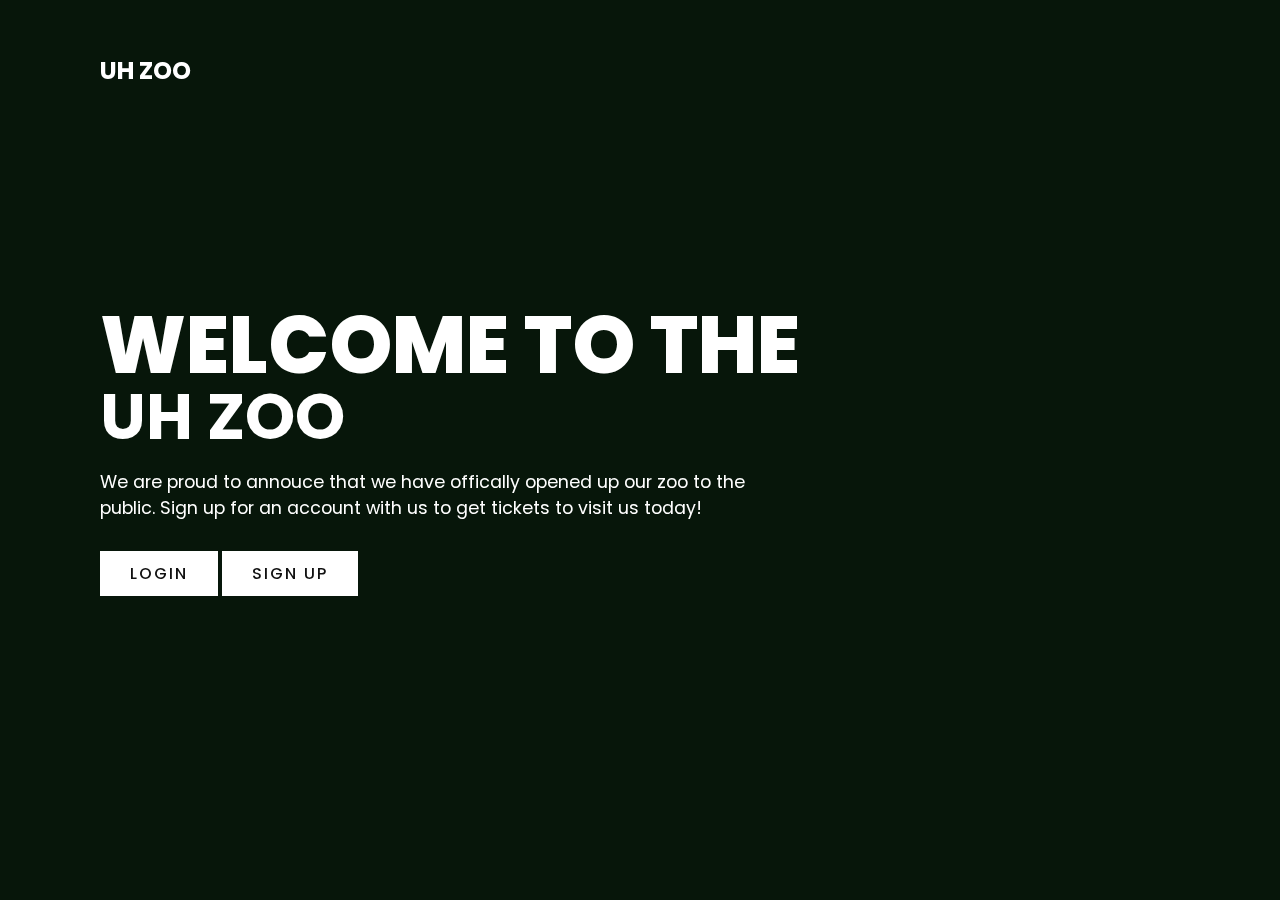
==== commit 7ad474d7: "Created a more original index.html so it's not just a copy of a bootstrap template" ====
--- a/index.html
+++ b/index.html
@@ -1,488 +1,69 @@
 <!DOCTYPE html>
 <html lang="en">
   <head>
-    <meta charset="utf-8" />
-    <meta
-      name="viewport"
-      content="width=device-width, initial-scale=1, shrink-to-fit=no"
-    />
-    <meta name="description" content="" />
-    <meta name="author" content="" />
+    <meta charset="UTF-8" />
+    <meta http-equiv="X-UA-Compatible" content="IE=edge" />
+    <meta name="viewport" content="width=device-width, initial-scale=1.0" />
+    <link rel="stylesheet" href="css/styles.css" />
     <title>UH Zoo</title>
-    <!-- Favicon-->
-    <link rel="icon" type="image/x-icon" href="assets/favicon.ico" />
-    <!-- Bootstrap icons-->
-    <link
-      href="https://cdn.jsdelivr.net/npm/bootstrap-icons@1.4.1/font/bootstrap-icons.css"
-      rel="stylesheet"
-    />
-    <!-- Core theme CSS (includes Bootstrap)-->
-    <link href="css/styles.css" rel="stylesheet" />
   </head>
   <body>
-    <!-- Responsive navbar-->
-    <nav class="navbar navbar-expand-lg navbar-dark bg-dark">
-      <div class="container px-5">
-        <a class="navbar-brand" href="#!">University of Houston Zoo</a>
-        <button
-          class="navbar-toggler"
-          type="button"
-          data-bs-toggle="collapse"
-          data-bs-target="#navbarSupportedContent"
-          aria-controls="navbarSupportedContent"
-          aria-expanded="false"
-          aria-label="Toggle navigation"
-        >
-          <span class="navbar-toggler-icon"></span>
-        </button>
-        <div class="collapse navbar-collapse" id="navbarSupportedContent">
-          <ul class="navbar-nav ms-auto mb-2 mb-lg-0">
-            <li class="nav-item">
-              <a class="nav-link active" aria-current="page" href="#!">Home</a>
-            </li>
-            <li class="nav-item"><a class="nav-link" href="#!">About</a></li>
-            <li class="nav-item">
-              <a class="nav-link" href="#contact-us">Contact</a>
-            </li>
-          </ul>
-        </div>
+    <section class="showcase">
+      <header>
+        <h2 class="logo">UH Zoo</h2>
+        <div class="toggle"></div>
+      </header>
+      <video src="./resources/uhcourgars.mp4" muted loop autoplay></video>
+
+      <div class="overlay"></div>
+
+      <div class="text">
+        <h2>Welcome to the</h2>
+        <h3>UH Zoo</h3>
+        <p>
+          We are proud to annouce that we have offically opened up our zoo to
+          the public. Sign up for an account with us to get tickets to visit us
+          today!
+        </p>
+        <a href="#">Login</a>
+        <a href="#">Sign Up</a>
       </div>
-    </nav>
-    <!-- Header-->
-    <header class="bg-dark py-5">
-      <div class="container px-5">
-        <div class="row gx-5 justify-content-center">
-          <div class="col-lg-6">
-            <div class="text-center my-5">
-              <h1 class="display-5 fw-bolder text-white mb-2">
-                Welcome to the Zoo of the University of Houston
-              </h1>
-              <p class="lead text-white-50 mb-4">
-                We are proud to annouce that we have offically opened up our zoo
-                to the public. Sign up for an account with us to get tickets to
-                visit us today!
-              </p>
+      <ul class="social">
+        <li>
+          <a href="#"
+            ><img src="https://i.ibb.co/x7P24fL/facebook.png" alt=""
+          /></a>
+        </li>
+        <li>
+          <a href="#"
+            ><img src="https://i.ibb.co/Wnxq2Nq/twitter.png" alt=""
+          /></a>
+        </li>
+        <li>
+          <a href="#"
+            ><img src="https://i.ibb.co/ySwtH4B/instagram.png" alt=""
+          /></a>
+        </li>
+      </ul>
+    </section>
 
-              <div class="d-grid gap-3 d-sm-flex justify-content-sm-center">
-                <a class="btn btn-primary btn-lg px-4 me-sm-3" href="GuestSignUp.php">Guest sign up</a>
-                <a class="btn btn-outline-light btn-lg px-4" href="LoginPage.php">Login</a>
-              </div>
-            </div>
-          </div>
-        </div>
-      </div>
-    </header>
-    <!-- Features section-->
-    <section class="py-5 border-bottom" id="features">
-      <div class="container px-5 my-5">
-        <div class="row gx-5">
-          <div class="col-lg-4 mb-5 mb-lg-0">
-            <div
-              class="feature bg-primary bg-gradient text-white rounded-3 mb-3"
-            >
-              <i class="bi bi-collection"></i>
-            </div>
-            <h2 class="h4 fw-bolder">Exotic Animals</h2>
-            <p>
-              Here at the Zoo of UH, we have a wide array of animal exhibits for
-              our customers to enjoy!
-            </p>
-            <!-- <a class="text-decoration-none" href="#!">
-              Call to action
-              <i class="bi bi-arrow-right"></i>
-            </a> -->
-          </div>
-          <div class="col-lg-4 mb-5 mb-lg-0">
-            <div
-              class="feature bg-primary bg-gradient text-white rounded-3 mb-3"
-            >
-              <i class="bi bi-building"></i>
-            </div>
-            <h2 class="h4 fw-bolder">Delicious Cusine</h2>
-            <p>
-              In addition to our animal exhibits, we have also have loads of
-              restaurants and food booths if you're feelihg hungry or thirsty
-              during your visit, and if you're wondering, Shasta's Cones will be
-              served at our zoo!
-            </p>
-            <!-- <a class="text-decoration-none" href="#!">
-              Call to action
-              <i class="bi bi-arrow-right"></i>
-            </a> -->
-          </div>
-          <div class="col-lg-4">
-            <div
-              class="feature bg-primary bg-gradient text-white rounded-3 mb-3"
-            >
-              <i class="bi bi-toggles2"></i>
-            </div>
-            <h2 class="h4 fw-bolder">Home of the Cougars</h2>
-            <p>
-              However, it wouldn't be University of Houston Zoo without our
-              cougars! Whose house? Coug's House! Come visit Shasta the cougar
-              and his friends!
-            </p>
-            <!-- <a class="text-decoration-none" href="#!">
-              Call to action
-              <i class="bi bi-arrow-right"></i>
-            </a> -->
-          </div>
-        </div>
-      </div>
-    </section>
-    <!-- Pricing section-->
-    <!-- <section class="bg-light py-5 border-bottom">
-      <div class="container px-5 my-5">
-        <div class="text-center mb-5">
-          <h2 class="fw-bolder">Pay as you grow</h2>
-          <p class="lead mb-0">With our no hassle pricing plans</p>
-        </div>
-        <div class="row gx-5 justify-content-center">
-          Pricing card free
-          <div class="col-lg-6 col-xl-4">
-            <div class="card mb-5 mb-xl-0">
-              <div class="card-body p-5">
-                <div class="small text-uppercase fw-bold text-muted">Free</div>
-                <div class="mb-3">
-                  <span class="display-4 fw-bold">$0</span>
-                  <span class="text-muted">/ mo.</span>
-                </div>
-                <ul class="list-unstyled mb-4">
-                  <li class="mb-2">
-                    <i class="bi bi-check text-primary"></i>
-                    <strong>1 users</strong>
-                  </li>
-                  <li class="mb-2">
-                    <i class="bi bi-check text-primary"></i>
-                    5GB storage
-                  </li>
-                  <li class="mb-2">
-                    <i class="bi bi-check text-primary"></i>
-                    Unlimited public projects
-                  </li>
-                  <li class="mb-2">
-                    <i class="bi bi-check text-primary"></i>
-                    Community access
-                  </li>
-                  <li class="mb-2 text-muted">
-                    <i class="bi bi-x"></i>
-                    Unlimited private projects
-                  </li>
-                  <li class="mb-2 text-muted">
-                    <i class="bi bi-x"></i>
-                    Dedicated support
-                  </li>
-                  <li class="mb-2 text-muted">
-                    <i class="bi bi-x"></i>
-                    Free linked domain
-                  </li>
-                  <li class="text-muted">
-                    <i class="bi bi-x"></i>
-                    Monthly status reports
-                  </li>
-                </ul>
-                <div class="d-grid">
-                  <a class="btn btn-outline-primary" href="#!">Choose plan</a>
-                </div>
-              </div>
-            </div>
-          </div>
-          Pricing card pro
-          <div class="col-lg-6 col-xl-4">
-            <div class="card mb-5 mb-xl-0">
-              <div class="card-body p-5">
-                <div class="small text-uppercase fw-bold">
-                  <i class="bi bi-star-fill text-warning"></i>
-                  Pro
-                </div>
-                <div class="mb-3">
-                  <span class="display-4 fw-bold">$9</span>
-                  <span class="text-muted">/ mo.</span>
-                </div>
-                <ul class="list-unstyled mb-4">
-                  <li class="mb-2">
-                    <i class="bi bi-check text-primary"></i>
-                    <strong>5 users</strong>
-                  </li>
-                  <li class="mb-2">
-                    <i class="bi bi-check text-primary"></i>
-                    5GB storage
-                  </li>
-                  <li class="mb-2">
-                    <i class="bi bi-check text-primary"></i>
-                    Unlimited public projects
-                  </li>
-                  <li class="mb-2">
-                    <i class="bi bi-check text-primary"></i>
-                    Community access
-                  </li>
-                  <li class="mb-2">
-                    <i class="bi bi-check text-primary"></i>
-                    Unlimited private projects
-                  </li>
-                  <li class="mb-2">
-                    <i class="bi bi-check text-primary"></i>
-                    Dedicated support
-                  </li>
-                  <li class="mb-2">
-                    <i class="bi bi-check text-primary"></i>
-                    Free linked domain
-                  </li>
-                  <li class="text-muted">
-                    <i class="bi bi-x"></i>
-                    Monthly status reports
-                  </li>
-                </ul>
-                <div class="d-grid">
-                  <a class="btn btn-primary" href="#!">Choose plan</a>
-                </div>
-              </div>
-            </div>
-          </div>
-          Pricing card enterprise
-          <div class="col-lg-6 col-xl-4">
-            <div class="card">
-              <div class="card-body p-5">
-                <div class="small text-uppercase fw-bold text-muted">
-                  Enterprise
-                </div>
-                <div class="mb-3">
-                  <span class="display-4 fw-bold">$49</span>
-                  <span class="text-muted">/ mo.</span>
-                </div>
-                <ul class="list-unstyled mb-4">
-                  <li class="mb-2">
-                    <i class="bi bi-check text-primary"></i>
-                    <strong>Unlimited users</strong>
-                  </li>
-                  <li class="mb-2">
-                    <i class="bi bi-check text-primary"></i>
-                    5GB storage
-                  </li>
-                  <li class="mb-2">
-                    <i class="bi bi-check text-primary"></i>
-                    Unlimited public projects
-                  </li>
-                  <li class="mb-2">
-                    <i class="bi bi-check text-primary"></i>
-                    Community access
-                  </li>
-                  <li class="mb-2">
-                    <i class="bi bi-check text-primary"></i>
-                    Unlimited private projects
-                  </li>
-                  <li class="mb-2">
-                    <i class="bi bi-check text-primary"></i>
-                    Dedicated support
-                  </li>
-                  <li class="mb-2">
-                    <i class="bi bi-check text-primary"></i>
-                    <strong>Unlimited</strong>
-                    linked domains
-                  </li>
-                  <li class="text-muted">
-                    <i class="bi bi-check text-primary"></i>
-                    Monthly status reports
-                  </li>
-                </ul>
-                <div class="d-grid">
-                  <a class="btn btn-outline-primary" href="#!">Choose plan</a>
-                </div>
-              </div>
-            </div>
-          </div>
-        </div>
-      </div>
-    </section> -->
-    <!-- Testimonials section-->
-    <section class="py-5 border-bottom">
-      <div class="container px-5 my-5 px-5">
-        <div class="text-center mb-5">
-          <h2 class="fw-bolder">Customer testimonials</h2>
-          <p class="lead mb-0">Our customers love working with us</p>
-        </div>
-        <div class="row gx-5 justify-content-center">
-          <div class="col-lg-6">
-            <!-- Testimonial 1-->
-            <div class="card mb-4">
-              <div class="card-body p-4">
-                <div class="d-flex">
-                  <div class="flex-shrink-0">
-                    <i
-                      class="bi bi-chat-right-quote-fill text-primary fs-1"
-                    ></i>
-                  </div>
-                  <div class="ms-4">
-                    <p class="mb-1">
-                      We loved visiting Shasta and loved his ice cream even
-                      more! Definitely will be coming back in the future.
-                    </p>
-                    <div class="small text-muted">- Client Name, Location</div>
-                  </div>
-                </div>
-              </div>
-            </div>
-            <!-- Testimonial 2-->
-            <div class="card">
-              <div class="card-body p-4">
-                <div class="d-flex">
-                  <div class="flex-shrink-0">
-                    <i
-                      class="bi bi-chat-right-quote-fill text-primary fs-1"
-                    ></i>
-                  </div>
-                  <div class="ms-4">
-                    <p class="mb-1">
-                      The entire visit was an enjoyable visit. Food services
-                      were great, and staff were really friendly. A fun
-                      experience for everyone of all ages.
-                    </p>
-                    <div class="small text-muted">- Client Name, Location</div>
-                  </div>
-                </div>
-              </div>
-            </div>
-          </div>
-        </div>
-      </div>
-    </section>
-    <!-- Contact section-->
-    <section class="bg-light py-5" id="contact-us">
-      <div class="container px-5 my-5 px-5">
-        <div class="text-center mb-5">
-          <div class="feature bg-primary bg-gradient text-white rounded-3 mb-3">
-            <i class="bi bi-envelope"></i>
-          </div>
-          <h2 class="fw-bolder">Get in touch</h2>
-          <p class="lead mb-0">We'd love to hear from you</p>
-        </div>
-        <div class="row gx-5 justify-content-center">
-          <div class="col-lg-6">
-            <!-- * * * * * * * * * * * * * * *-->
-            <!-- * * SB Forms Contact Form * *-->
-            <!-- * * * * * * * * * * * * * * *-->
-            <!-- This form is pre-integrated with SB Forms.-->
-            <!-- To make this form functional, sign up at-->
-            <!-- https://startbootstrap.com/solution/contact-forms-->
-            <!-- to get an API token!-->
-            <form id="contactForm" data-sb-form-api-token="API_TOKEN">
-              <!-- Name input-->
-              <div class="form-floating mb-3">
-                <input
-                  class="form-control"
-                  id="name"
-                  type="text"
-                  placeholder="Enter your name..."
-                  data-sb-validations="required"
-                />
-                <label for="name">Full name</label>
-                <div class="invalid-feedback" data-sb-feedback="name:required">
-                  A name is required.
-                </div>
-              </div>
-              <!-- Email address input-->
-              <div class="form-floating mb-3">
-                <input
-                  class="form-control"
-                  id="email"
-                  type="email"
-                  placeholder="name@example.com"
-                  data-sb-validations="required,email"
-                />
-                <label for="email">Email address</label>
-                <div class="invalid-feedback" data-sb-feedback="email:required">
-                  An email is required.
-                </div>
-                <div class="invalid-feedback" data-sb-feedback="email:email">
-                  Email is not valid.
-                </div>
-              </div>
-              <!-- Phone number input-->
-              <div class="form-floating mb-3">
-                <input
-                  class="form-control"
-                  id="phone"
-                  type="tel"
-                  placeholder="(123) 456-7890"
-                  data-sb-validations="required"
-                />
-                <label for="phone">Phone number</label>
-                <div class="invalid-feedback" data-sb-feedback="phone:required">
-                  A phone number is required.
-                </div>
-              </div>
-              <!-- Message input-->
-              <div class="form-floating mb-3">
-                <textarea
-                  class="form-control"
-                  id="message"
-                  type="text"
-                  placeholder="Enter your message here..."
-                  style="height: 10rem"
-                  data-sb-validations="required"
-                ></textarea>
-                <label for="message">Message</label>
-                <div
-                  class="invalid-feedback"
-                  data-sb-feedback="message:required"
-                >
-                  A message is required.
-                </div>
-              </div>
-              <!-- Submit success message-->
-              <!---->
-              <!-- This is what your users will see when the form-->
-              <!-- has successfully submitted-->
-              <div class="d-none" id="submitSuccessMessage">
-                <div class="text-center mb-3">
-                  <div class="fw-bolder">Form submission successful!</div>
-                  To activate this form, sign up at
-                  <br />
-                  <a href="https://startbootstrap.com/solution/contact-forms"
-                    >https://startbootstrap.com/solution/contact-forms</a
-                  >
-                </div>
-              </div>
-              <!-- Submit error message-->
-              <!---->
-              <!-- This is what your users will see when there is-->
-              <!-- an error submitting the form-->
-              <div class="d-none" id="submitErrorMessage">
-                <div class="text-center text-danger mb-3">
-                  Error sending message!
-                </div>
-              </div>
-              <!-- Submit Button-->
-              <div class="d-grid">
-                <button
-                  class="btn btn-primary btn-lg disabled"
-                  id="submitButton"
-                  type="submit"
-                >
-                  Submit
-                </button>
-              </div>
-            </form>
-          </div>
-        </div>
-      </div>
-    </section>
-    <!-- Footer-->
-    <footer class="py-5 bg-dark">
-      <div class="container px-5">
-        <p class="m-0 text-center text-white">
-          Copyright &copy; Your Website 2022
-        </p>
-      </div>
-    </footer>
-    <!-- Bootstrap core JS-->
-    <script src="https://cdn.jsdelivr.net/npm/bootstrap@5.1.3/dist/js/bootstrap.bundle.min.js"></script>
-    <!-- Core theme JS-->
-    <script src="js/scripts.js"></script>
-    <!-- * * * * * * * * * * * * * * * * * * * * * * * * * * * * * * * * * * * * * * * *-->
-    <!-- * *                               SB Forms JS                               * *-->
-    <!-- * * Activate your form at https://startbootstrap.com/solution/contact-forms * *-->
-    <!-- * * * * * * * * * * * * * * * * * * * * * * * * * * * * * * * * * * * * * * * *-->
-    <script src="https://cdn.startbootstrap.com/sb-forms-latest.js"></script>
+    <div class="menu">
+      <ul>
+        <li><a href="#">Home</a></li>
+        <li><a href="#">Customer Portal</a></li>
+        <li><a href="#">Employee Portal</a></li>
+        <li><a href="#">Manager Portal</a></li>
+      </ul>
+    </div>
+
+    <script>
+      const menuToggle = document.querySelector(".toggle");
+      const showCase = document.querySelector(".showcase");
+
+      menuToggle.addEventListener("click", () => {
+        menuToggle.classList.toggle("active");
+        showCase.classList.toggle("active");
+      });
+    </script>
   </body>
-</html>+</html>
